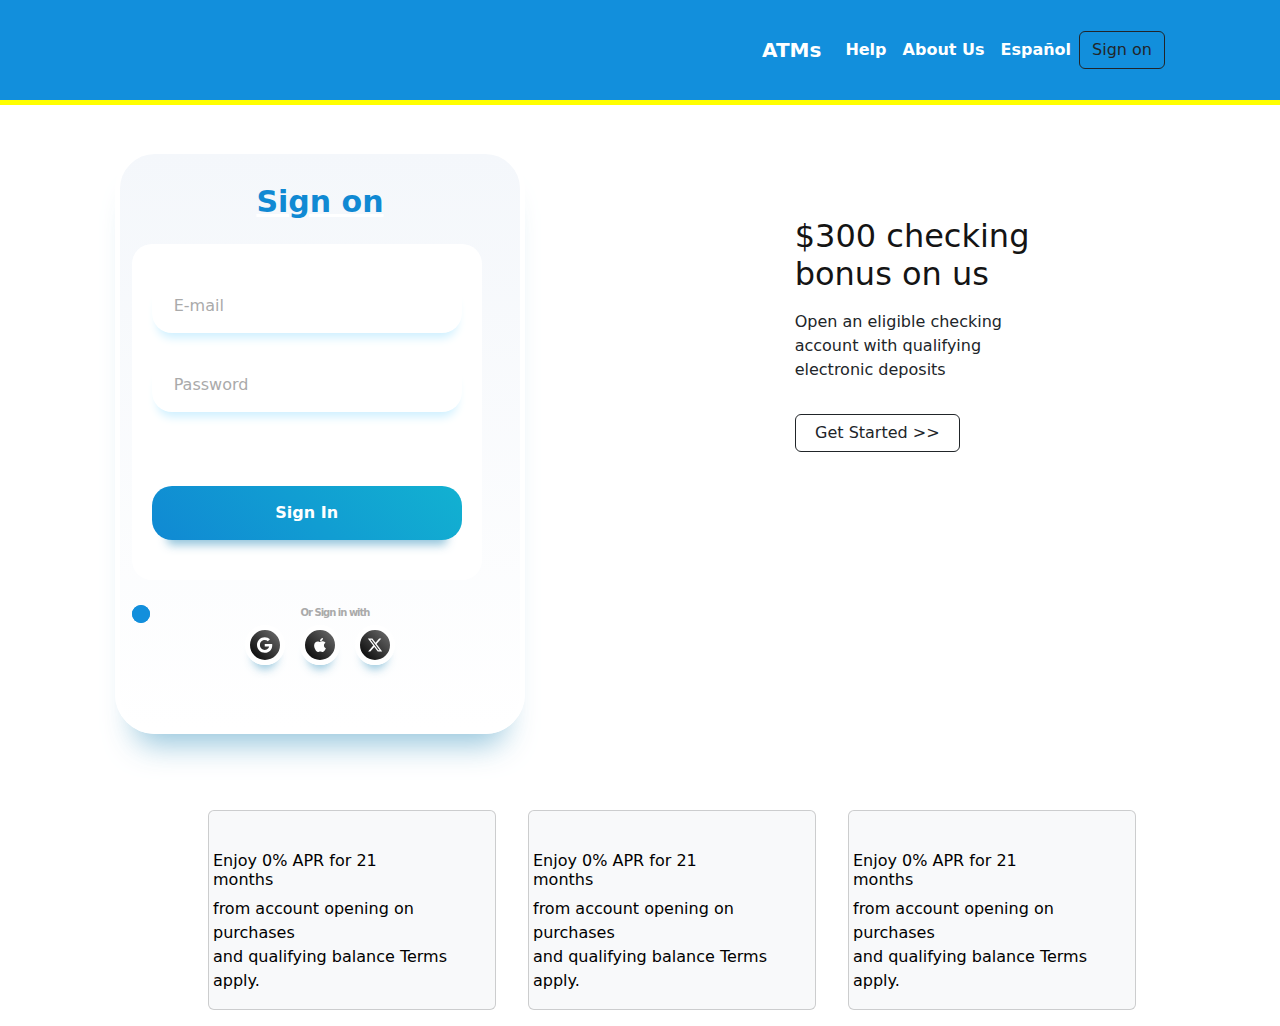
==== index.html @ 70fa89fe "New" ====
<!DOCTYPE html>
<html lang="en">

<head>
    <meta charset="UTF-8">
    <meta name="viewport" content="width=device-width, initial-scale=1.0">
    <title>Boneville Bank</title>
    <link rel="stylesheet" href="style.css">
    <link href="https://cdn.jsdelivr.net/npm/bootstrap@5.3.3/dist/css/bootstrap.min.css" rel="stylesheet"
        integrity="sha384-QWTKZyjpPEjISv5WaRU9OFeRpok6YctnYmDr5pNlyT2bRjXh0JMhjY6hW+ALEwIH" crossorigin="anonymous">
</head>

<body>
    <nav class="navbar navbar-expand-lg bg-body-tertiary" id="navbaba">
        <div class="container-fluid">
            <img src="images/bonnevile-bank-high-resolution-logo-white-transparent.png" alt="" width="150px">
            <button class="navbar-toggler" type="button" data-bs-toggle="collapse" data-bs-target="#navbarTogglerDemo01"
                aria-controls="navbarTogglerDemo01" aria-expanded="false" aria-label="Toggle navigation">
                <span class="navbar-toggler-icon"></span>
            </button>
            <div class="collapse navbar-collapse" id="navbarTogglerDemo01">
                <a class="navbar-brand" href="#">
                    ATMs</a>
                <ul class="navbar-nav mb-2 mb-lg-0">
                    <li class="nav-item">
                        <a class="nav-link active" aria-current="page" href="#">Help
                        </a>
                    </li>
                    <li class="nav-item">
                        <a class="nav-link" href="#">About Us</a>
                    </li>
                    <li class="nav-item">
                        <a class="nav-link disabled" aria-disabled="true">Español
                        </a>
                    </li>
                </ul>
                <a href="log-in.html"><button type="button" class="btn btn-outline-dark">Sign on</button></a>
            </div>
        </div>
    </nav>

    <div class="line"> </div>

    <div class="container-fluid mt-3">
        <div class="row">
            <div class="col-lg-4 col-md-4 col-sm-12  p-2 mx-auto">
                <div class="container">
                    <a href="log-in.html">
                        <div class="heading">Sign on</div>
                    </a>
                    <form action="" class="form">
                        <input class="input" required type="email" id="email" placeholder="E-mail">
                        <input class="input" required type="password" id="password"
                            placeholder="Password">
                        <span class="forgot-password"><a href="#">Forgot Password ?</a></span>
                        <input class="login-button" type="submit" value="Sign In">

                    </form>
                    <div class="social-account-container">
                        <span class="title">Or Sign in with</span>
                        <div class="social-accounts">
                            <button class="social-button google">
                                <svg class="svg" xmlns="http://www.w3.org/2000/svg" height="1em" viewBox="0 0 488 512">
                                    <path
                                        d="M488 261.8C488 403.3 391.1 504 248 504 110.8 504 0 393.2 0 256S110.8 8 248 8c66.8 0 123 24.5 166.3 64.9l-67.5 64.9C258.5 52.6 94.3 116.6 94.3 256c0 86.5 69.1 156.6 153.7 156.6 98.2 0 135-70.4 140.8-106.9H248v-85.3h236.1c2.3 12.7 3.9 24.9 3.9 41.4z">
                                    </path>
                                </svg></button>
                            <button class="social-button apple">
                                <svg class="svg" xmlns="http://www.w3.org/2000/svg" height="1em" viewBox="0 0 384 512">
                                    <path
                                        d="M318.7 268.7c-.2-36.7 16.4-64.4 50-84.8-18.8-26.9-47.2-41.7-84.7-44.6-35.5-2.8-74.3 20.7-88.5 20.7-15 0-49.4-19.7-76.4-19.7C63.3 141.2 4 184.8 4 273.5q0 39.3 14.4 81.2c12.8 36.7 59 126.7 107.2 125.2 25.2-.6 43-17.9 75.8-17.9 31.8 0 48.3 17.9 76.4 17.9 48.6-.7 90.4-82.5 102.6-119.3-65.2-30.7-61.7-90-61.7-91.9zm-56.6-164.2c27.3-32.4 24.8-61.9 24-72.5-24.1 1.4-52 16.4-67.9 34.9-17.5 19.8-27.8 44.3-25.6 71.9 26.1 2 49.9-11.4 69.5-34.3z">
                                    </path>
                                </svg>
                            </button>
                            <button class="social-button twitter">
                                <svg class="svg" xmlns="http://www.w3.org/2000/svg" height="1em" viewBox="0 0 512 512">
                                    <path
                                        d="M389.2 48h70.6L305.6 224.2 487 464H345L233.7 318.6 106.5 464H35.8L200.7 275.5 26.8 48H172.4L272.9 180.9 389.2 48zM364.4 421.8h39.1L151.1 88h-42L364.4 421.8z">
                                    </path>
                                </svg>
                            </button>
                        </div>
                    </div>
                    <span class="agreement"><a href="#">Learn user licence agreement</a></span>
                </div>
            </div>
            <div class="col-lg-4 col-md-4 col-sm-12 p-2 mx-auto mt-5 p-5" id="bonus">
                <h2 style="color: #141414;">$300 checking <br>bonus on us</h2>
                <p class="mt-3 text-left">Open an eligible checking<br> account with qualifying <br>electronic deposits
                </p>
                <a href=""><button type="button" class="btn btn-outline-dark w-50 mt-3">Get Started >></button></a>
            </div>
        </div>
    </div>

    <div class="d-flex mt-5" id="grid">
        <div class="card text-bg-light mb-3 mx-3" style="max-width: 18rem;">
            <div class="row">
                <div class=" card-body ">
                    <img src="images/wfi000_ic_b-wf_icon_ui_card_gradient_64x64-removebg-preview.png" alt=""
                        style="margin-left: 90px;">
                    <h2 class="card-title" style="font-size: medium;">Enjoy 0% APR for 21 <br>months</h2>
                    <p class="card-text">
                        from account opening on purchases <br>and qualifying balance <transfers class="br"></transfers>
                        Terms apply.</p>
                </div>
            </div>
        </div>
        <div class="card text-bg-light mb-3 mx-3" style="max-width: 18rem;">
            <div class="row">
                <div class=" card-body ">
                    <img src="images/wfi000_ic_b-wf_icon_ui_card_gradient_64x64-removebg-preview.png" alt=""
                        style="margin-left: 90px;">
                    <h2 class="card-title" style="font-size: medium;">Enjoy 0% APR for 21 <br>months</h2>
                    <p class="card-text">
                        from account opening on purchases <br>and qualifying balance <transfers class="br"></transfers>
                        Terms apply.</p>
                </div>
            </div>
        </div>
        <div class="card text-bg-light mb-3 mx-3" style="max-width: 18rem;">
            <div class="row">
                <div class=" card-body ">
                    <img src="images/wfi000_ic_b-wf_icon_ui_card_gradient_64x64-removebg-preview.png" alt=""
                        style="margin-left: 90px;">
                    <h2 class="card-title" style="font-size: medium;">Enjoy 0% APR for 21 <br>months</h2>
                    <p class="card-text">
                        from account opening on purchases <br>and qualifying balance <transfers class="br">
                        </transfers>
                        Terms apply.</p>
                </div>
            </div>
        </div>




        <!-- <div class="nextH d-flex col-sm-12 text-dark" id="next">
       <strong><span><a href=""> <ol>Personal</ol></a></span></strong>
       <span><a href=""> <ol>Investing & Wealth Management</ol></a></span>
       <span><a href=""> <ol>Small Business</ol></a></span>
       <span><a href=""> <ol>Commercial Banking</ol></a></span>
       <span><a href=""> <ol> Corporate & Investment Banking</ol></a></span>
       
    </div> -->

        <script src="https://cdn.jsdelivr.net/npm/bootstrap@5.3.3/dist/js/bootstrap.bundle.min.js"
            integrity="sha384-YvpcrYf0tY3lHB60NNkmXc5s9fDVZLESaAA55NDzOxhy9GkcIdslK1eN7N6jIeHz"
            crossorigin="anonymous"></script>
</body>

</html>
---- style.css ----
* {
    margin: 0px;
    padding: 0px;
    box-sizing: border-box;
}

body {
    overflow-x: hidden;
}

@media screen and (max-width:478px) {
    body {
        overflow-x: hidden !important;
        border: 1px solid #0099ff;
    }
}



#navbaba {
    background-color: #128fdc !important;
    height: 100px !important;
    position: relative;



}

#navbarTogglerDemo01 {
    margin-left: 600px;
    font-weight: bold;

}

@media screen and (max-width:478px) {
    #navbarTogglerDemo01 {
        background-color: #128fdc;
        border-radius: 7px;
        padding: 5px;
        z-index: 200;
        margin-left: 200px;
        font-weight: bold;
    }
}


@media (min-width:478px)and(max-width:768px) {
    #navbarTogglerDemo01 {
        background-color: #128fdc;
        border-radius: 7px;
        padding: 5px;
    }
}

a {
    color: white !important;
}




@media screen and (max-width:478px) {
    a {

        color: black !important;


    }
}


#btn {
    margin-right: 5px !important;

}



.line {
    background-color: yellow;
    height: 5px;
}

@media screen and (max-width:478px) {
    .logo {
        margin-right: px;
        /* width: 250px; */
    }

    .container {
        margin: -5px !important;
    }
}

.container {
    max-width: 350px;
    background: #F8F9FD;
    background: linear-gradient(0deg, rgb(255, 255, 255) 0%, rgb(244, 247, 251) 100%);
    border-radius: 40px;
    padding: 25px 35px;
    border: 5px solid rgb(255, 255, 255);
    box-shadow: rgba(133, 189, 215, 0.8784313725) 0px 30px 30px -20px;
    margin: 20px;
}

.heading {
    text-align: center;
    font-weight: 900;
    font-size: 30px;
    color: rgb(16, 137, 211);
}

.form {
    margin-top: 20px;
}

.form .input {
    width: 100%;
    background: white;
    border: none;
    padding: 15px 20px;
    border-radius: 20px;
    margin-top: 15px;
    box-shadow: #cff0ff 0px 10px 10px -5px;
    border-inline: 2px solid transparent;
}

.form .input::-moz-placeholder {
    color: rgb(170, 170, 170);
}

.form .input::placeholder {
    color: rgb(170, 170, 170);
}

.form .input:focus {
    outline: none;
    border-inline: 2px solid #12B1D1;
}

.form .forgot-password {
    display: block;
    margin-top: 10px;
    margin-left: 10px;
}

.form .forgot-password a {
    font-size: 11px;
    color: #0099ff;
    text-decoration: none;
}

.form .login-button {
    display: block;
    width: 100%;
    font-weight: bold;
    background: linear-gradient(45deg, rgb(16, 137, 211) 0%, rgb(18, 177, 209) 100%);
    color: white;
    padding-block: 15px;
    margin: 20px auto;
    border-radius: 20px;
    box-shadow: rgba(133, 189, 215, 0.8784313725) 0px 20px 10px -15px;
    border: none;
    transition: all 0.2s ease-in-out;
}

.form .login-button:hover {
    transform: scale(1.03);
    box-shadow: rgba(133, 189, 215, 0.8784313725) 0px 23px 10px -20px;
}

.form .login-button:active {
    transform: scale(0.95);
    box-shadow: rgba(133, 189, 215, 0.8784313725) 0px 15px 10px -10px;
}

.social-account-container {
    margin-top: 25px;
}

.social-account-container .title {
    display: block;
    text-align: center;
    font-size: 10px;
    color: rgb(170, 170, 170);
}

.social-account-container .social-accounts {
    width: 100%;
    display: flex;
    justify-content: center;
    gap: 15px;
    margin-top: 5px;
}

.social-account-container .social-accounts .social-button {
    background: linear-gradient(45deg, rgb(0, 0, 0) 0%, rgb(112, 112, 112) 100%);
    border: 5px solid white;
    padding: 5px;
    border-radius: 50%;
    width: 40px;
    aspect-ratio: 1;
    display: grid;
    place-content: center;
    box-shadow: rgba(133, 189, 215, 0.8784313725) 0px 12px 10px -8px;
    transition: all 0.2s ease-in-out;
}

.social-account-container .social-accounts .social-button .svg {
    fill: white;
    margin: auto;
}

.social-account-container .social-accounts .social-button:hover {
    transform: scale(1.2);
}

.social-account-container .social-accounts .social-button:active {
    transform: scale(0.9);
}

.agreement {
    display: block;
    text-align: center;
    margin-top: 15px;
}

.agreement a {
    text-decoration: none;
    color: #0099ff;
    font-size: 9px;
}

#img1 {
    position: absolute;
    left: 50px;
    width: 1200px;
}



.form {
    display: flex;
    flex-direction: column;
    gap: 10px;
    max-width: 350px;
    background-color: #fff;
    padding: 20px;
    border-radius: 20px;
    position: relative;
}

.title {
    font-size: 28px;
    color: #128fdc;
    font-weight: 600;
    letter-spacing: -1px;
    position: relative;
    display: flex;
    align-items: center;
    padding-left: 30px;
}

.title::before,
.title::after {
    position: absolute;
    content: "";
    height: 16px;
    width: 16px;
    border-radius: 50%;
    left: 0px;
    background-color: #128fdc;
}

.title::before {
    width: 18px;
    height: 18px;
    background-color: #128fdc;
}

.title::after {
    width: 18px;
    height: 18px;
    animation: pulse 1s linear infinite;
}

.message,
.signin {
    color: rgba(88, 87, 87, 0.822);
    font-size: 14px;
}

.signin {
    text-align: center;
}

.signin a {
    color: #128fdc;
}

.signin a:hover {
    text-decoration: underline #128fdc;
}

.flex {
    display: flex;
    width: 100%;
    gap: 6px;
}

.form label {
    position: relative;
}

.form label .input {
    width: 100%;
    padding: 10px 10px 20px 10px;
    outline: 0;
    border: 1px solid rgba(105, 105, 105, 0.397);
    border-radius: 10px;
}

.form label .input+span {
    position: absolute;
    left: 10px;
    top: 15px;
    color: grey;
    font-size: 0.9em;
    cursor: text;
    transition: 0.3s ease;
}

.form label .input:placeholder-shown+span {
    top: 15px;
    font-size: 0.9em;
}

.form label .input:focus+span,
.form label .input:valid+span {
    top: 30px;
    font-size: 0.7em;
    font-weight: 600;
}

.form label .input:valid+span {
    color: green;
}

.submit {
    border: none;
    outline: none;
    background-color: #128fdc;
    padding: 10px;
    border-radius: 10px;
    color: #fff;
    font-size: 16px;
    transform: .3s ease;
}

.submit:hover {
    background-color: rgb(56, 90, 194);
}

@keyframes pulse {
    from {
        transform: scale(0.9);
        opacity: 1;
    }

    to {
        transform: scale(1.8);
        opacity: 0;
    }
}


#grid {
    margin-left: 15%;
}

@media screen and (max-width:478px) {
    #grid {
        flex-direction: column;
        margin-left: 7%;
    }

    #bonus {
        margin-left: 3% !important;
    }
}
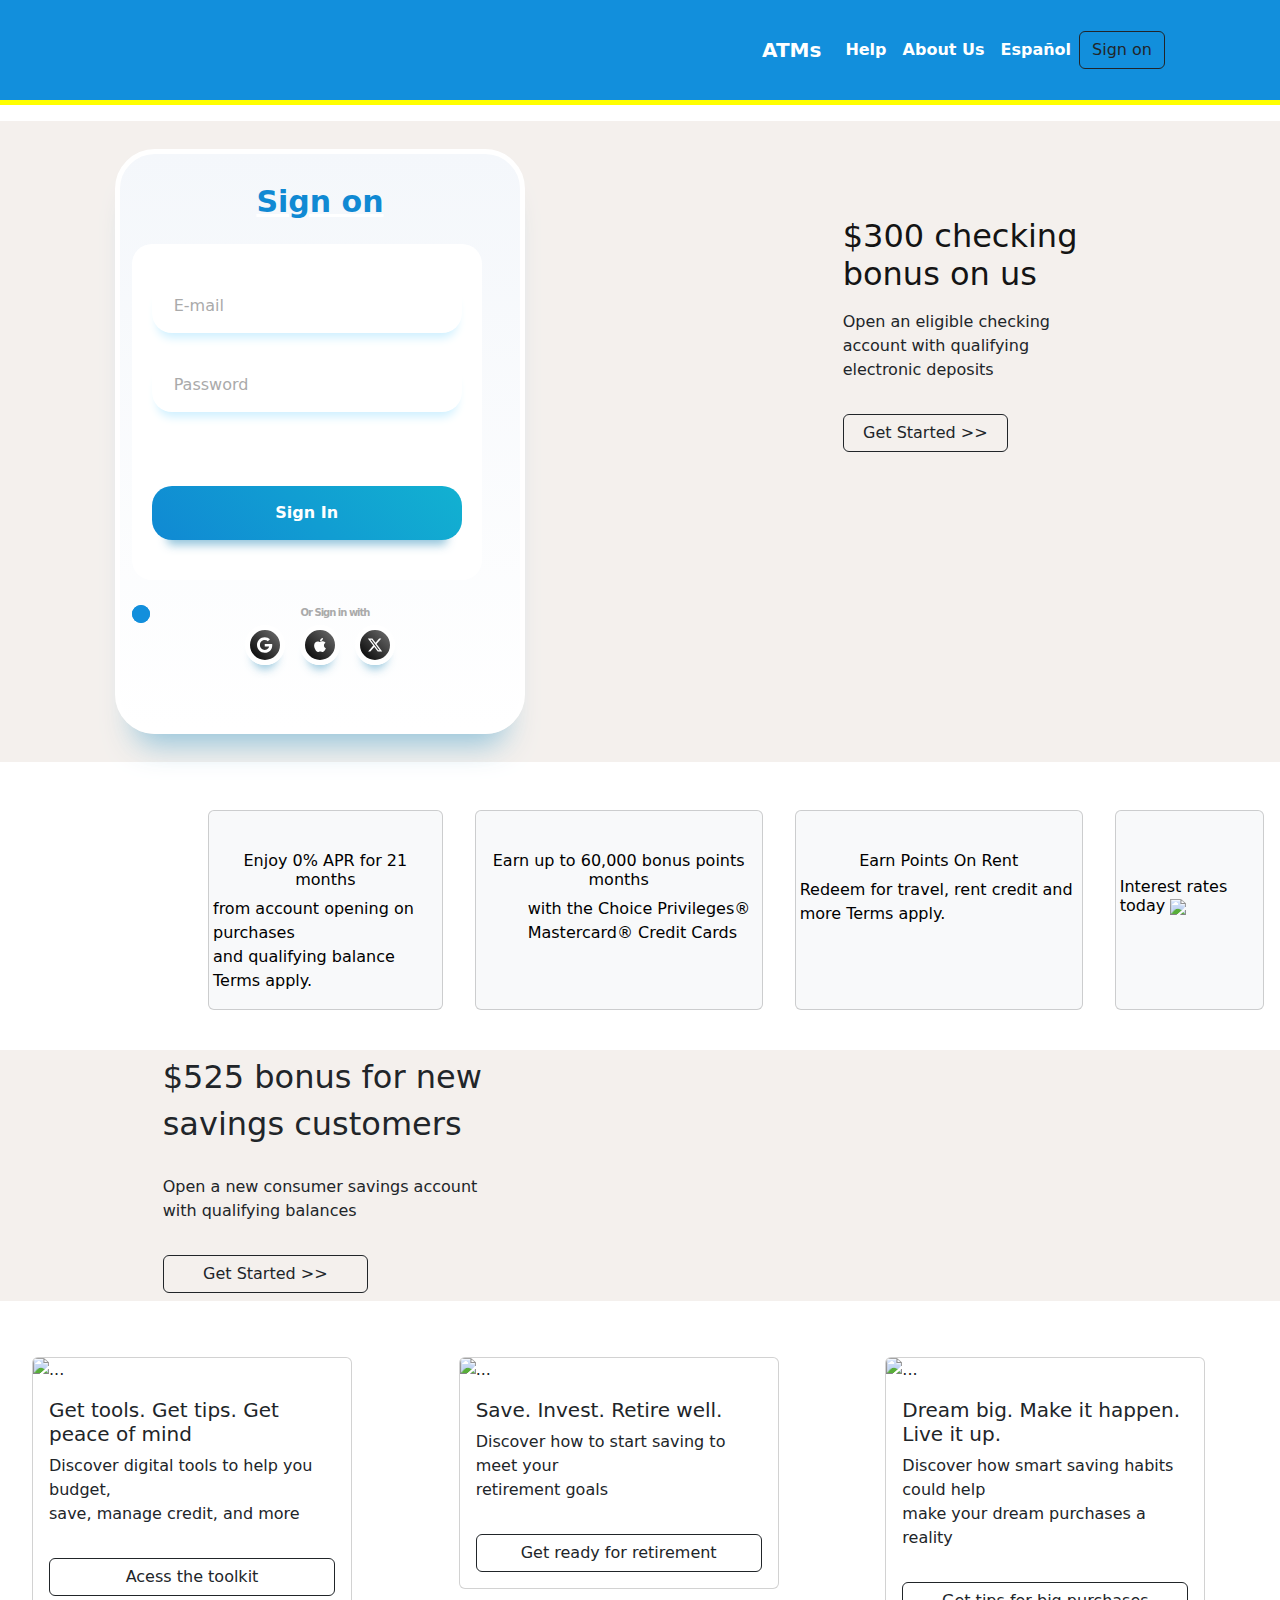
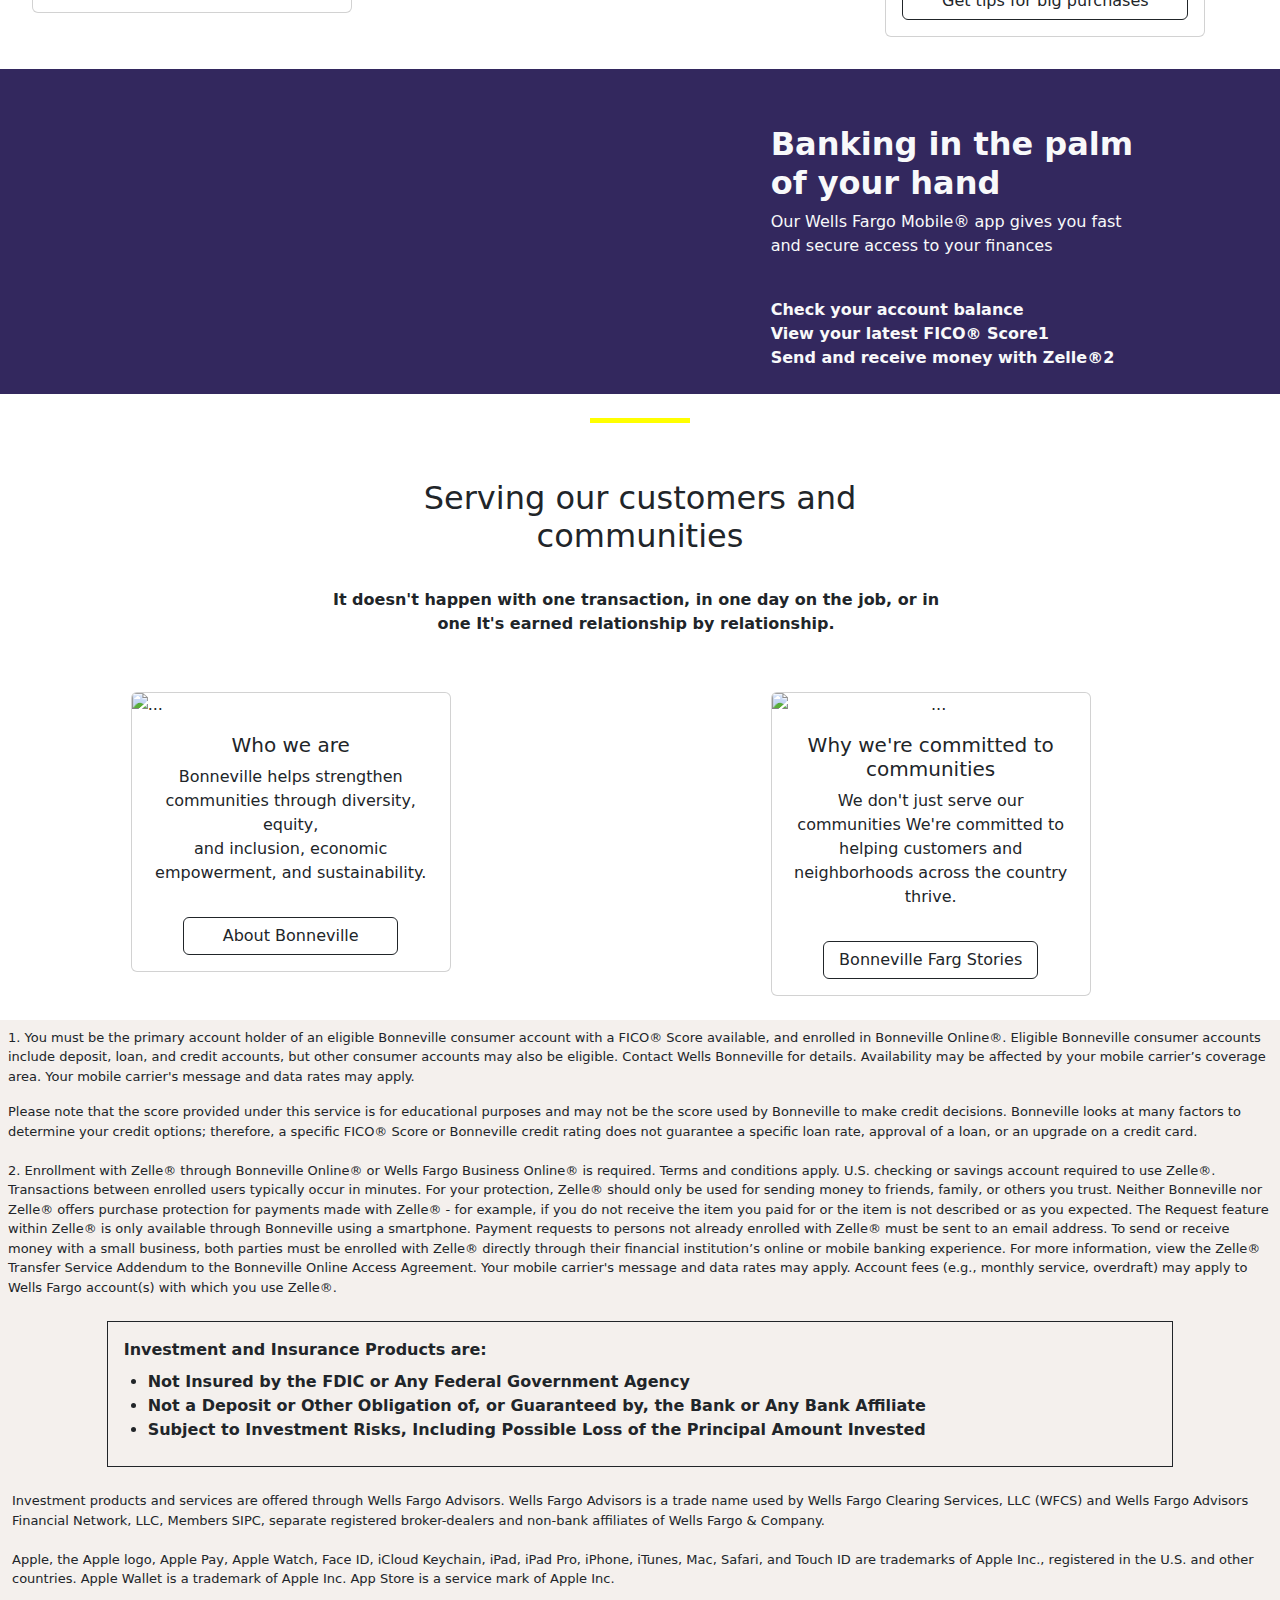
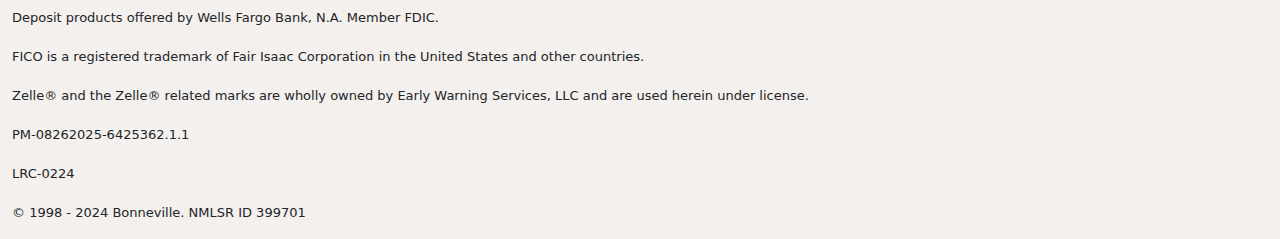
==== commit ac1b89d3: "Almost done" ====
--- a/index.html
+++ b/index.html
@@ -41,7 +41,7 @@
 
     <div class="line"> </div>
 
-    <div class="container-fluid mt-3">
+    <div class="container-fluid mt-3" style="background-color:  #f4f0ed;">
         <div class="row">
             <div class="col-lg-4 col-md-4 col-sm-12  p-2 mx-auto">
                 <div class="container">
@@ -49,9 +49,8 @@
                         <div class="heading">Sign on</div>
                     </a>
                     <form action="" class="form">
-                        <input class="input" required type="email" id="email" placeholder="E-mail">
-                        <input class="input" required type="password" id="password"
-                            placeholder="Password">
+                        <input required="" class="input" type="email" id="email" placeholder="E-mail">
+                        <input required="" class="input" type="password" id="password" placeholder="Password">
                         <span class="forgot-password"><a href="#">Forgot Password ?</a></span>
                         <input class="login-button" type="submit" value="Sign In">
 
@@ -85,68 +84,235 @@
                 </div>
             </div>
             <div class="col-lg-4 col-md-4 col-sm-12 p-2 mx-auto mt-5 p-5" id="bonus">
-                <h2 style="color: #141414;">$300 checking <br>bonus on us</h2>
-                <p class="mt-3 text-left">Open an eligible checking<br> account with qualifying <br>electronic deposits
+                <h2 class="ms-5" style="color: #141414;">$300 checking <br>bonus on us</h2>
+                <p class="mt-3 text-left ms-5">Open an eligible checking<br> account with qualifying <br>electronic
+                    deposits
                 </p>
-                <a href=""><button type="button" class="btn btn-outline-dark w-50 mt-3">Get Started >></button></a>
+                <a href=""><button type="button" class="btn btn-outline-dark w-50 mt-3 ms-5">Get Started >></button></a>
             </div>
         </div>
     </div>
 
-    <div class="d-flex mt-5" id="grid">
-        <div class="card text-bg-light mb-3 mx-3" style="max-width: 18rem;">
-            <div class="row">
-                <div class=" card-body ">
-                    <img src="images/wfi000_ic_b-wf_icon_ui_card_gradient_64x64-removebg-preview.png" alt=""
-                        style="margin-left: 90px;">
-                    <h2 class="card-title" style="font-size: medium;">Enjoy 0% APR for 21 <br>months</h2>
-                    <p class="card-text">
-                        from account opening on purchases <br>and qualifying balance <transfers class="br"></transfers>
-                        Terms apply.</p>
-                </div>
-            </div>
+    <div>
+        <div class=" d-flex mt-5" id="grid">
+            <div class="card text-bg-light mb-3 mx-3" style="max-width: 18rem;">
+                <div class="row">
+                    <div class=" card-body ">
+                        <img src="images/wfi000_ic_b-wf_icon_ui_card_gradient_64x64-removebg-preview.png" alt=""
+                            style="margin-left: 100px;">
+                        <h2 class="card-title" style="font-size: medium; text-align: center;">Enjoy 0% APR for 21
+                            <br>months
+                        </h2>
+                        <p class="card-text">
+                            from account opening on purchases <br>and qualifying balance <transfers class="br">
+                            </transfers>
+                            Terms apply.</p>
+                    </div>
+                </div>
+            </div>
+            <div class="card text-bg-light mb-3 mx-3" style="max-width: 18rem;">
+                <div class="row">
+                    <div class=" card-body ">
+                        <img src="images/creditcard_color_gradient_64x64x (1).png" alt="" style="margin-left: 100px;">
+                        <h2 class="card-title" style="font-size: medium; text-align: center;">Earn up to 60,000 bonus
+                            points <br>months</h2>
+                        <p class="card-text ms-5">
+                            with the Choice Privileges® Mastercard® Credit Cards<transfers class="br"></transfers>
+                        </p>
+                    </div>
+                </div>
+
+            </div>
+            <div class="card text-bg-light mb-3 mx-3" style="max-width: 18rem;">
+                <div class="row">
+                    <div class=" card-body ">
+                        <img src="images/wfi000_ic_b-wf_icon_ui_card_gradient_64x64-removebg-preview.png" alt=""
+                            style="margin-left: 100px;">
+                        <h2 class="card-title" style="font-size: medium; text-align: center;">Earn Points On Rent</h2>
+                        <p class="card-text">
+                            Redeem for travel, rent credit and more <transfers class="br">
+                            </transfers>
+                            Terms apply.</p>
+                    </div>
+                </div>
+            </div>
+            <div class="card text-bg-light mb-3 mx-3" style="max-width: 18rem;">
+                <div class="row">
+                    <div class=" card-body ">
+                        <h2 class="card-title" style="font-size: medium; margin-top: 50px;">Interest rates today</h>
+                            <img src="www_wellsfargo_com/first_time_experience-account_summary (1).png" width="200">
+                    </div>
+                </div>
+            </div>
+
         </div>
-        <div class="card text-bg-light mb-3 mx-3" style="max-width: 18rem;">
-            <div class="row">
-                <div class=" card-body ">
-                    <img src="images/wfi000_ic_b-wf_icon_ui_card_gradient_64x64-removebg-preview.png" alt=""
-                        style="margin-left: 90px;">
-                    <h2 class="card-title" style="font-size: medium;">Enjoy 0% APR for 21 <br>months</h2>
-                    <p class="card-text">
-                        from account opening on purchases <br>and qualifying balance <transfers class="br"></transfers>
-                        Terms apply.</p>
-                </div>
-            </div>
+        <br>
+        <div class="container-fluid" style="background-color: #f4f0ed;">
+            <di class="row">
+                <div class="col-lg-4 col-md-4 col-sm-12  p-2 mx-auto ">
+                    <strong>
+                        <h2 class="ms-5">$525 bonus for new</h2>
+                    </strong>
+                    <h2 class="ms-5">savings customers</h2><br>
+                    <p class="ms-5">Open a new consumer savings account <br>with qualifying balances </p>
+                    <a href=""><button type="button" class="btn btn-outline-dark w-50 mt-3 ms-5">Get Started
+                            >></button></a>
+                </div>
+                <div class="col-lg-4 col-md-4 col-sm-12 p-2 mx-auto">
+                    <img src="images/pexels-maitree-rimthong-1602726.jpg" alt="" id="img2">
+                </div>
         </div>
-        <div class="card text-bg-light mb-3 mx-3" style="max-width: 18rem;">
-            <div class="row">
-                <div class=" card-body ">
-                    <img src="images/wfi000_ic_b-wf_icon_ui_card_gradient_64x64-removebg-preview.png" alt=""
-                        style="margin-left: 90px;">
-                    <h2 class="card-title" style="font-size: medium;">Enjoy 0% APR for 21 <br>months</h2>
-                    <p class="card-text">
-                        from account opening on purchases <br>and qualifying balance <transfers class="br">
-                        </transfers>
-                        Terms apply.</p>
-                </div>
-            </div>
-        </div>
-
-
-
-
-        <!-- <div class="nextH d-flex col-sm-12 text-dark" id="next">
-       <strong><span><a href=""> <ol>Personal</ol></a></span></strong>
-       <span><a href=""> <ol>Investing & Wealth Management</ol></a></span>
-       <span><a href=""> <ol>Small Business</ol></a></span>
-       <span><a href=""> <ol>Commercial Banking</ol></a></span>
-       <span><a href=""> <ol> Corporate & Investment Banking</ol></a></span>
-       
-    </div> -->
-
-        <script src="https://cdn.jsdelivr.net/npm/bootstrap@5.3.3/dist/js/bootstrap.bundle.min.js"
-            integrity="sha384-YvpcrYf0tY3lHB60NNkmXc5s9fDVZLESaAA55NDzOxhy9GkcIdslK1eN7N6jIeHz"
-            crossorigin="anonymous"></script>
+        <br><br>
+    </div>
+    <div class="container-fluid ">
+        <di class="row">
+            <div class="col-lg-4 col-md-4 col-sm-12 p-2 mx-auto">
+                <div class="card ms-4" style="width: 20rem;">
+                    <img src="images/wfi000_ph_g_111661701_616x353.jpg" class="card-img-top" alt="...">
+                    <div class="card-body">
+                        <h5 class="card-title">Get tools. Get tips. Get peace of mind</h5>
+                        <p class="card-text">Discover digital tools to help you budget,<br>save, manage credit, and more
+                        </p>
+                        <a href=""><button type="button" class="btn btn-outline-dark w-100 mt-3">Acess the
+                                toolkit</button></a>
+                    </div>
+                </div>
+            </div>
+            <div class="col-lg-4 col-md-4 col-sm-12 p-2 mx-auto">
+                <div class="card ms-4" style="width: 20rem;">
+                    <img src="images/pexels-nappy-935979.jpg" class="card-img-top" alt="...">
+                    <div class="card-body">
+                        <h5 class="card-title">Save. Invest. Retire well.</h5>
+                        <p class="card-text">Discover how to start saving to meet your <br>retirement goals
+                        </p>
+                        <a href=""><button type="button" class="btn btn-outline-dark w-100 mt-3">Get ready for
+                                retirement</button></a>
+                    </div>
+                </div>
+            </div>
+            <div class="col-lg-4 col-md-4 col-sm-12  p-2 mx-auto">
+                <div class="card ms-4" style="width: 20rem;">
+                    <img src="images/wfi000_ph_g_482407060_616x353.jpg" class="card-img-top" alt="...">
+                    <div class="card-body">
+                        <h5 class="card-title">Dream big. Make it happen. Live it up.</h5>
+                        <p class="card-text">Discover how smart saving habits could help <br>make your dream purchases a
+                            reality</p>
+                        <a href=""><button type="button" class="btn btn-outline-dark w-100 mt-3">Get tips for big
+                                purchases</button></a>
+                    </div>
+                </div>
+            </div>
+    </div>
+    </div>
+    </div>
+    <br>
+    <div class="container-fluid" style="background-color: #33285e;">
+        <di class="row">
+            <div class="col-lg-4 col-md-4 col-sm-12  p-2 mx-auto ">
+                <img class="ms-4" src="www_wellsfargo_com/Native_App_Phone_Personal_v8 (1).png" alt=""
+                    style="width: 300px;">
+            </div>
+            <div class="col-lg-4 col-md-4 col-sm-12 p-2 mx-auto mt-5">
+                <h2 class="text-light ms-3 fw-bold">Banking in the palm of your hand</h2>
+                <p class="text-light ms-3">Our Wells Fargo Mobile® app gives you fast <br>and secure access to your
+                    finances</p><br>
+                <p class="text-light ms-3"><strong>Check your account balance <br>View your latest FICO® Score1 <br>Send
+                        and receive money with Zelle®2</strong></p>
+            </div>
+    </div>
+    <br>
+    <div class="yellow line mx-auto" style="width: 100px;"></div>
+
+    <div class="col-lg-6 col-md-4 col-sm-12 p-2 mx-auto mt-5">
+        <h2 class="text-dark " style="color: #3c3c3c; text-align: center;">Serving our customers and communities</h2>
+        <br>
+        <p class="fw-bold text-dark me-2" style="color: #3c3c3c; text-align: center;">It doesn't happen with one
+            transaction, in one day on the job, or in one It's earned relationship by relationship.</p>
+    </div>
+    <br>
+    <div class="container-fluid">
+        <di class="row">
+            <div class="col-lg-4 col-md-4 col-sm-12  p-2 mx-auto ">
+                <div class="card ms-3" style="width: 20rem;">
+                    <img src="images/wfi000_ph_g_1200094303_616x353.jpg" class="card-img-top" alt="...">
+                    <div class="card-body" style="text-align: center;">
+                        <h5 class="card-title">Who we are</h5>
+                        <p class="card-text">Bonneville helps strengthen communities through diversity, equity, <br>and
+                            inclusion, economic empowerment, and sustainability.</p>
+                        <a href=""><button type="button" class="btn btn-outline-dark w-75 mt-3">About
+                                Bonneville</button></a>
+                    </div>
+                </div>
+            </div>
+            <div class="col-lg-4 col-md-4 col-sm-12 p-2 mx-auto" style="text-align: center;">
+                <div class="card ms-3" style="width: 20rem;">
+                    <img src="images/wfi000_ph_g_557715963_616x353 (1).jpg" class="card-img-top" alt="...">
+                    <div class="card-body">
+                        <h5 class="card-title">Why we're committed to communities</h5>
+                        <p class="card-text">We don't just serve our communities We're
+                            committed to helping customers and neighborhoods across the country thrive. </p>
+                        <a href=""><button type="button" class="btn btn-outline-dark w-75 mt-3">Bonneville Farg
+                                Stories</button></a>
+                    </div>
+                </div>
+            </div>
+            <br><br><br><br><br>
+            <div class="container-fluid mt-3" style="background-color: #f4f0ed;">
+                <div class="row">
+                    <div class="col-lg-12 col-md-4 col-sm-12  p-2 mx-auto">
+                        <p style="font-size: small;">1. You must be the primary account holder of an eligible Bonneville
+                            consumer account with a FICO® Score available, and enrolled in Bonneville Online®. Eligible
+                            Bonneville consumer accounts include deposit, loan, and credit accounts, but other consumer
+                            accounts may also be eligible. Contact Wells Bonneville for details. Availability may be
+                            affected by your mobile carrier’s coverage area. Your mobile carrier's message and data
+                            rates may apply.</p>
+                        <p style="font-size: small;">Please note that the score provided under this service is for
+                            educational purposes and may not be the score used by Bonneville to make credit decisions.
+                            Bonneville looks at many factors to determine your credit options; therefore, a specific
+                            FICO® Score or Bonneville credit rating does not guarantee a specific loan rate, approval of
+                            a loan, or an upgrade on a credit card. <br><br>
+                            2. Enrollment with Zelle® through Bonneville Online® or Wells Fargo Business Online® is
+                            required. Terms and conditions apply. U.S. checking or savings account required to use
+                            Zelle®. Transactions between enrolled users typically occur in minutes. For your protection,
+                            Zelle® should only be used for sending money to friends, family, or others you trust.
+                            Neither Bonneville nor Zelle® offers purchase protection for payments made with Zelle® - for
+                            example, if you do not receive the item you paid for or the item is not described or as you
+                            expected. The Request feature within Zelle® is only available through Bonneville using a
+                            smartphone. Payment requests to persons not already enrolled with Zelle® must be sent to an
+                            email address. To send or receive money with a small business, both parties must be enrolled
+                            with Zelle® directly through their financial institution’s online or mobile banking
+                            experience. For more information, view the Zelle® Transfer Service Addendum to the
+                            Bonneville Online Access Agreement. Your mobile carrier's message and data rates may apply.
+                            Account fees (e.g., monthly service, overdraft) may apply to Wells Fargo account(s) with
+                            which you use Zelle®.</p>
+                    </div>
+                    <div class="border border-1 border-dark p-2 col-10 mx-auto">
+                        <p class="fw-bold m-2">Investment and Insurance Products are:</p>
+                        <ul class="fw-bold">
+                            <li>Not Insured by the FDIC or Any Federal Government Agency</li>
+                            <li>Not a Deposit or Other Obligation of, or Guaranteed by, the Bank or Any Bank Affiliate
+                            </li>
+                            <li>Subject to Investment Risks, Including Possible Loss of the Principal Amount Invested
+                            </li>
+                        </ul>
+                    </div>
+                    
+                    <p class="mt-4" style="font-size: small;">Investment products and services are offered through Wells Fargo Advisors. Wells Fargo Advisors is a trade name used by Wells Fargo Clearing Services, LLC (WFCS) and Wells Fargo Advisors Financial Network, LLC, Members SIPC, separate registered broker-dealers and non-bank affiliates of Wells Fargo & Company. 
+                    <br> <br>Apple, the Apple logo, Apple Pay, Apple Watch, Face ID, iCloud Keychain, iPad, iPad Pro, iPhone, iTunes, Mac, Safari, and Touch ID are trademarks of Apple Inc., registered in the U.S. and other countries. Apple Wallet is a trademark of Apple Inc. App Store is a service mark of Apple Inc. <br> <br>Deposit products offered by Wells Fargo Bank, N.A. Member FDIC. <br><br>FICO is a registered trademark of Fair Isaac Corporation in the United States and other countries. <br><br>Zelle® and the Zelle® related marks are wholly owned by Early Warning Services, LLC and are used herein under license. <br><br>PM-08262025-6425362.1.1 <br> <br>LRC-0224 <br><br>© 1998 - 2024 Bonneville. NMLSR ID 399701
+
+
+
+                    </p>
+                </div>
+            </div>
+
+
+
+
+
+            <script src="https://cdn.jsdelivr.net/npm/bootstrap@5.3.3/dist/js/bootstrap.bundle.min.js"
+                integrity="sha384-YvpcrYf0tY3lHB60NNkmXc5s9fDVZLESaAA55NDzOxhy9GkcIdslK1eN7N6jIeHz"
+                crossorigin="anonymous"></script>
 </body>
 
 </html>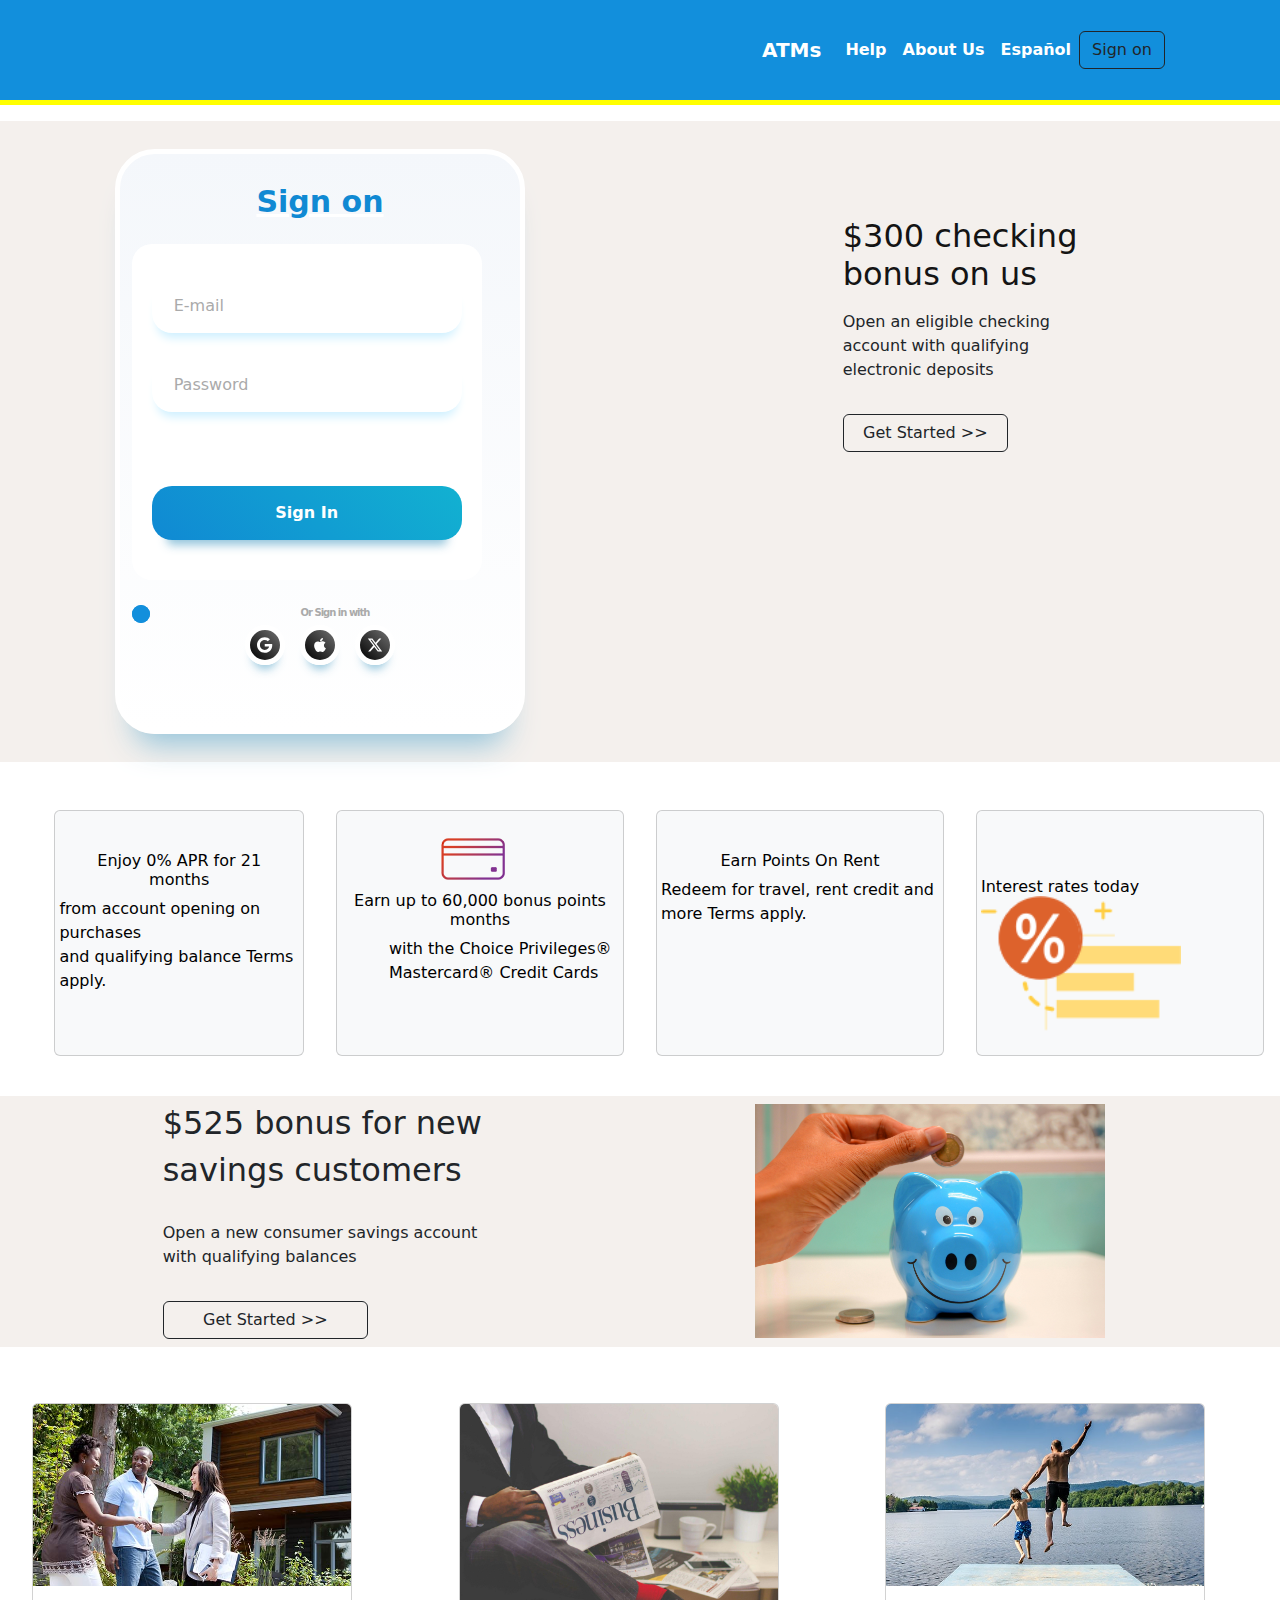
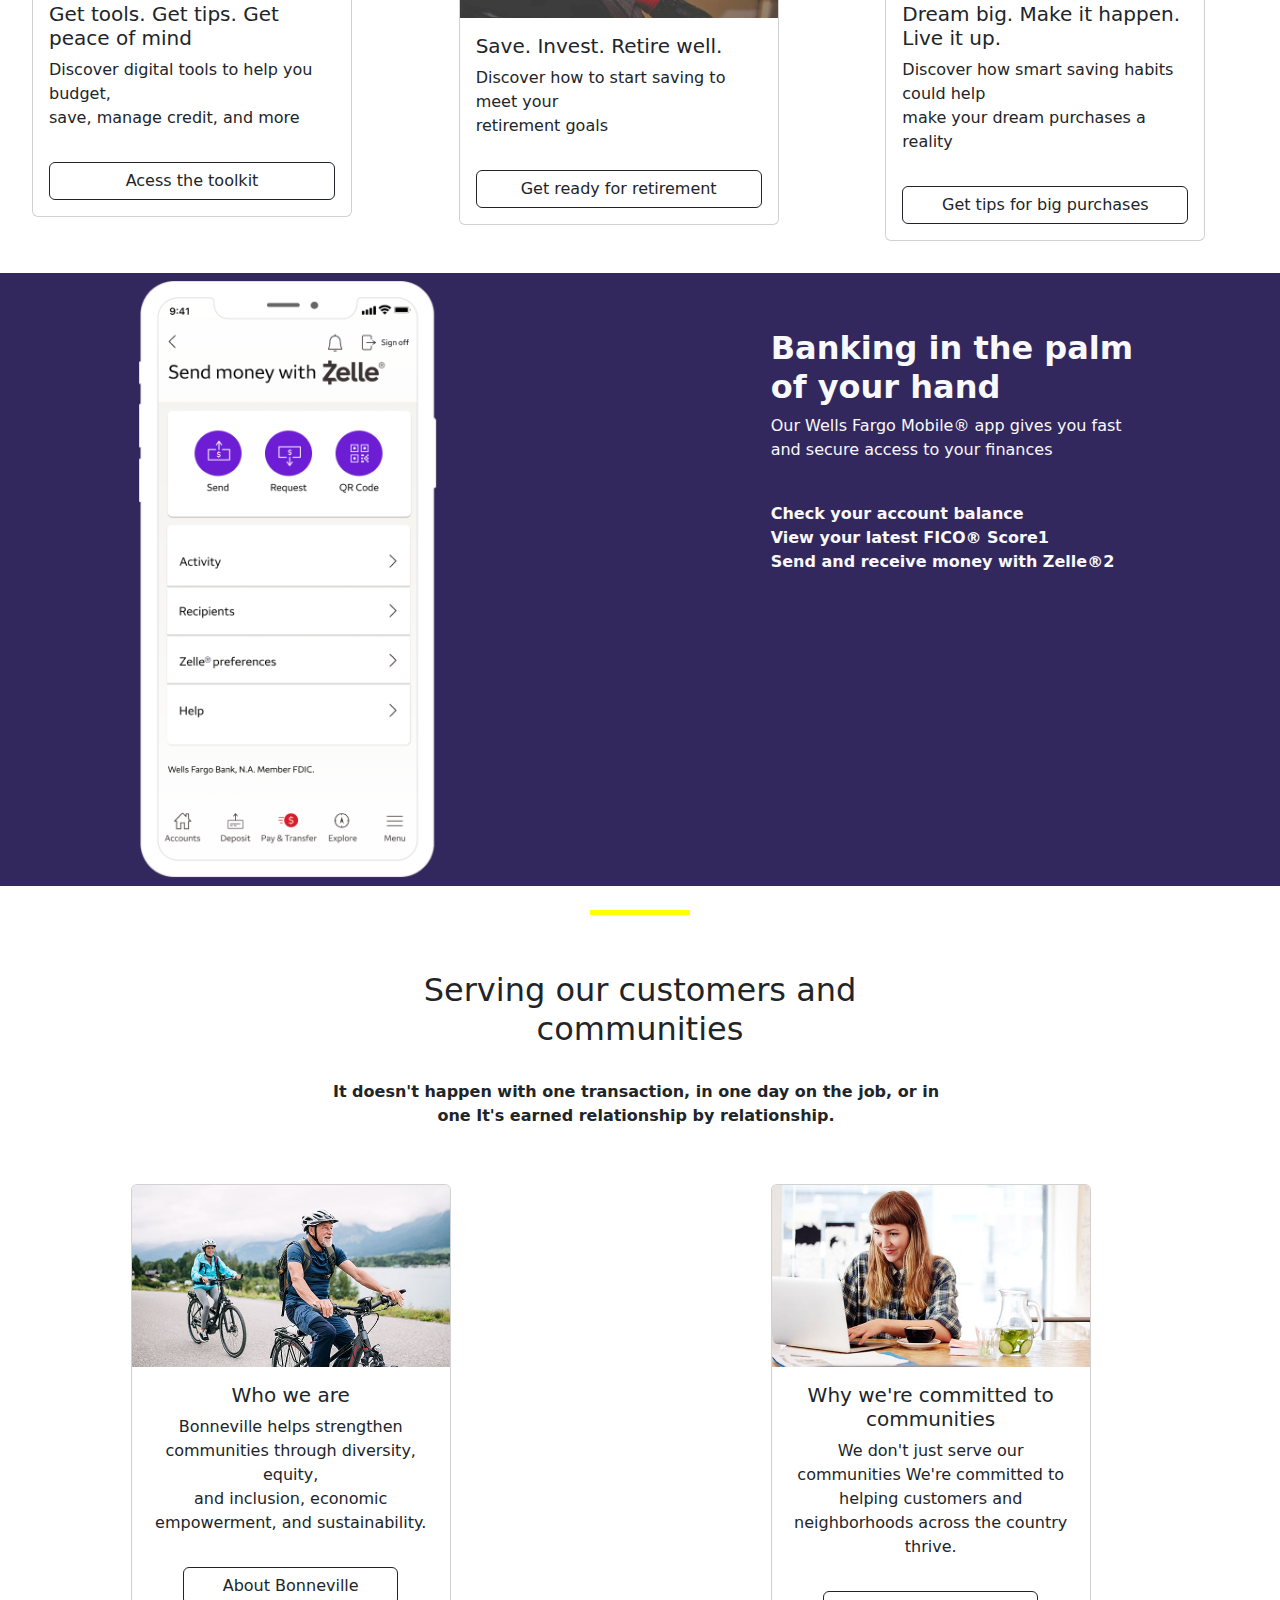
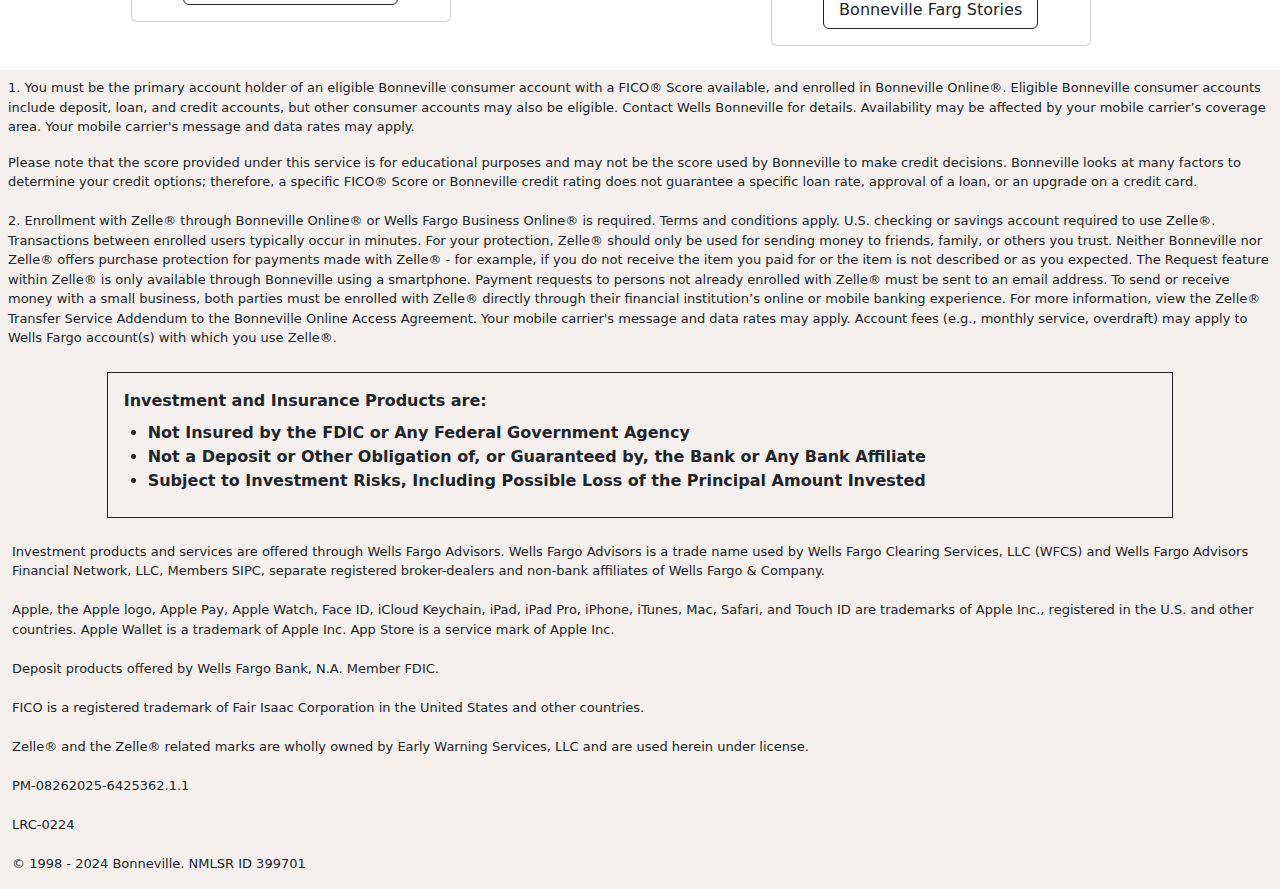
==== commit 7ae996dc: "work on process" ====
--- a/index.html
+++ b/index.html
@@ -296,16 +296,22 @@
                             </li>
                         </ul>
                     </div>
-                    
-                    <p class="mt-4" style="font-size: small;">Investment products and services are offered through Wells Fargo Advisors. Wells Fargo Advisors is a trade name used by Wells Fargo Clearing Services, LLC (WFCS) and Wells Fargo Advisors Financial Network, LLC, Members SIPC, separate registered broker-dealers and non-bank affiliates of Wells Fargo & Company. 
-                    <br> <br>Apple, the Apple logo, Apple Pay, Apple Watch, Face ID, iCloud Keychain, iPad, iPad Pro, iPhone, iTunes, Mac, Safari, and Touch ID are trademarks of Apple Inc., registered in the U.S. and other countries. Apple Wallet is a trademark of Apple Inc. App Store is a service mark of Apple Inc. <br> <br>Deposit products offered by Wells Fargo Bank, N.A. Member FDIC. <br><br>FICO is a registered trademark of Fair Isaac Corporation in the United States and other countries. <br><br>Zelle® and the Zelle® related marks are wholly owned by Early Warning Services, LLC and are used herein under license. <br><br>PM-08262025-6425362.1.1 <br> <br>LRC-0224 <br><br>© 1998 - 2024 Bonneville. NMLSR ID 399701
-
-
-
+
+                    <p class="mt-4" style="font-size: small;">Investment products and services are offered through Wells
+                        Fargo Advisors. Wells Fargo Advisors is a trade name used by Wells Fargo Clearing Services, LLC
+                        (WFCS) and Wells Fargo Advisors Financial Network, LLC, Members SIPC, separate registered
+                        broker-dealers and non-bank affiliates of Wells Fargo & Company.
+                        <br> <br>Apple, the Apple logo, Apple Pay, Apple Watch, Face ID, iCloud Keychain, iPad, iPad
+                        Pro, iPhone, iTunes, Mac, Safari, and Touch ID are trademarks of Apple Inc., registered in the
+                        U.S. and other countries. Apple Wallet is a trademark of Apple Inc. App Store is a service mark
+                        of Apple Inc. <br> <br>Deposit products offered by Wells Fargo Bank, N.A. Member FDIC.
+                        <br><br>FICO is a registered trademark of Fair Isaac Corporation in the United States and other
+                        countries. <br><br>Zelle® and the Zelle® related marks are wholly owned by Early Warning
+                        Services, LLC and are used herein under license. <br><br>PM-08262025-6425362.1.1 <br>
+                        <br>LRC-0224 <br><br>© 1998 - 2024 Bonneville. NMLSR ID 399701
                     </p>
                 </div>
             </div>
-
 
 
 
--- a/style.css
+++ b/style.css
@@ -375,7 +375,7 @@
 
 
 #grid {
-    margin-left: 15%;
+    margin-left: 3%;
 }
 
 @media screen and (max-width:478px) {
@@ -387,4 +387,16 @@
     #bonus {
         margin-left: 3% !important;
     }
-}+}
+
+#img2{
+    width: 350px;
+}
+
+@media (min-width:478px)and(max-width:768px) {
+    #img2 {
+        width: -px !important;
+        
+    }
+}
+
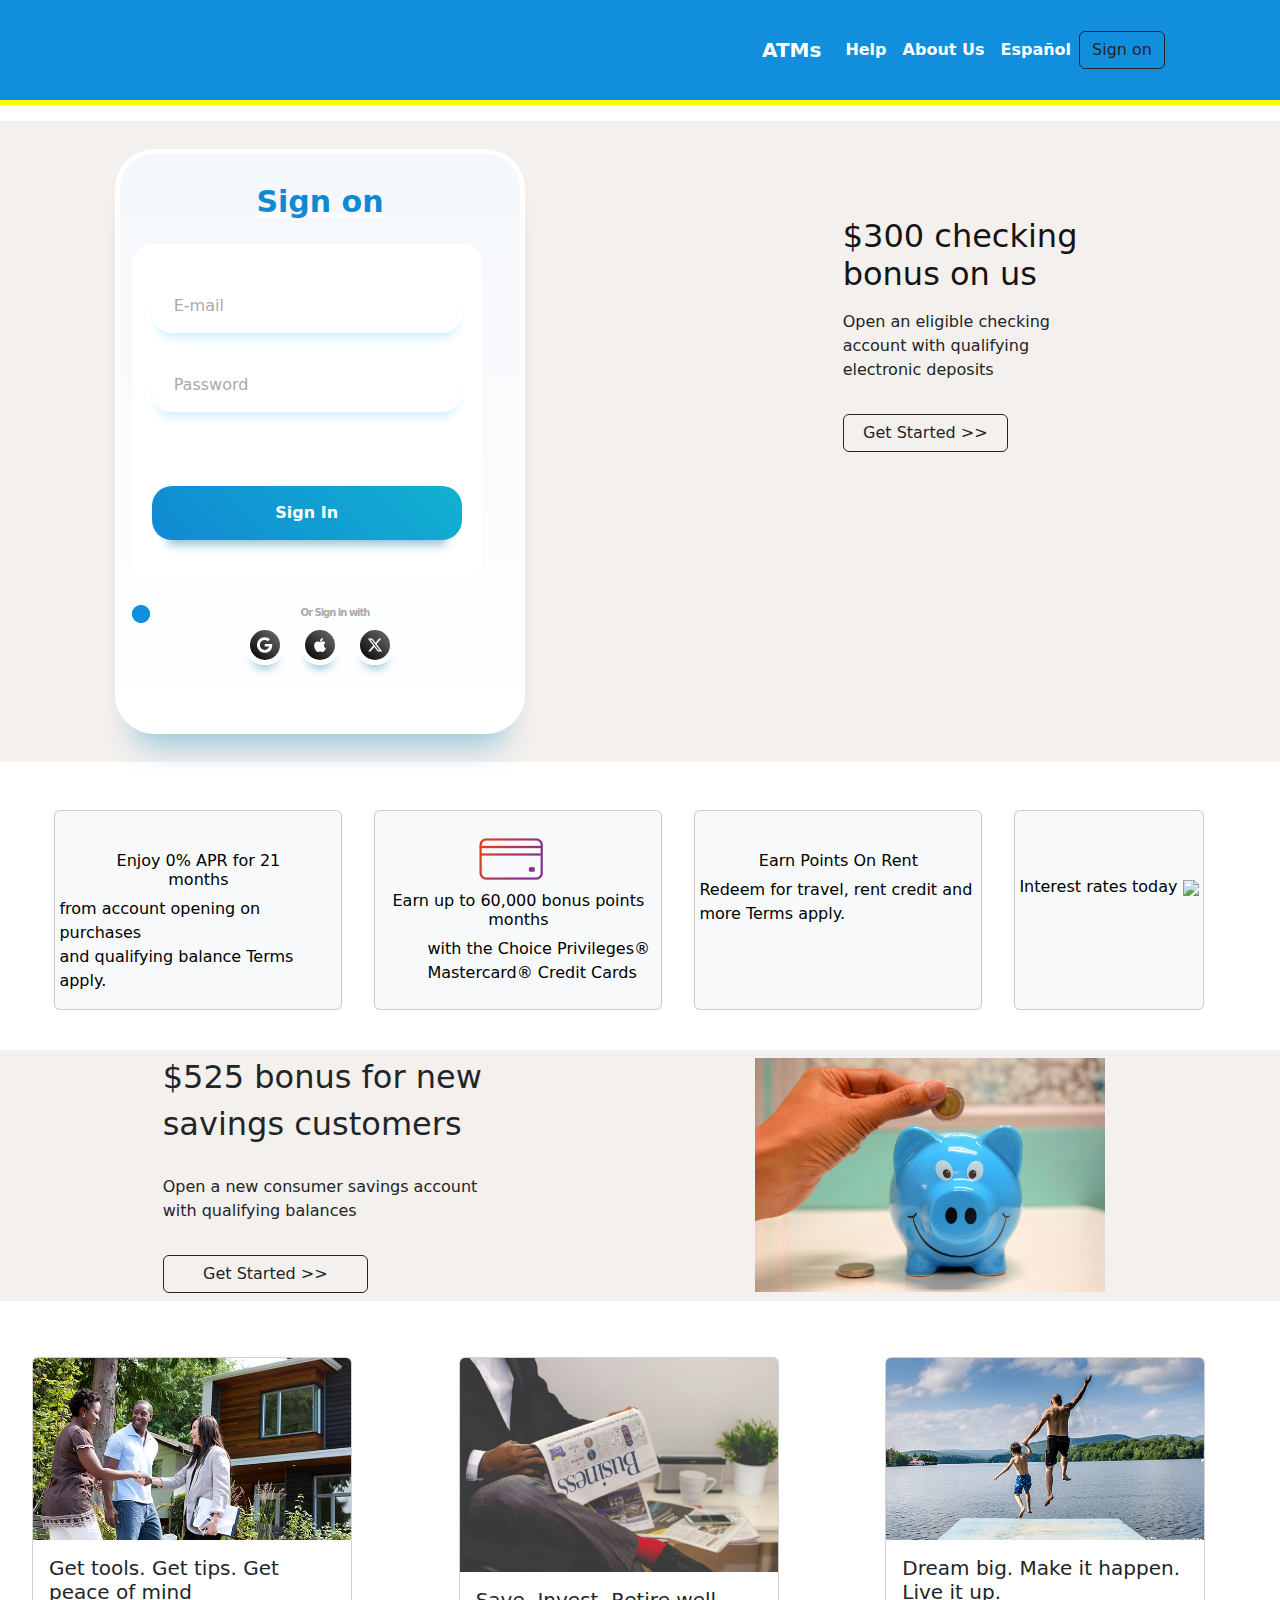
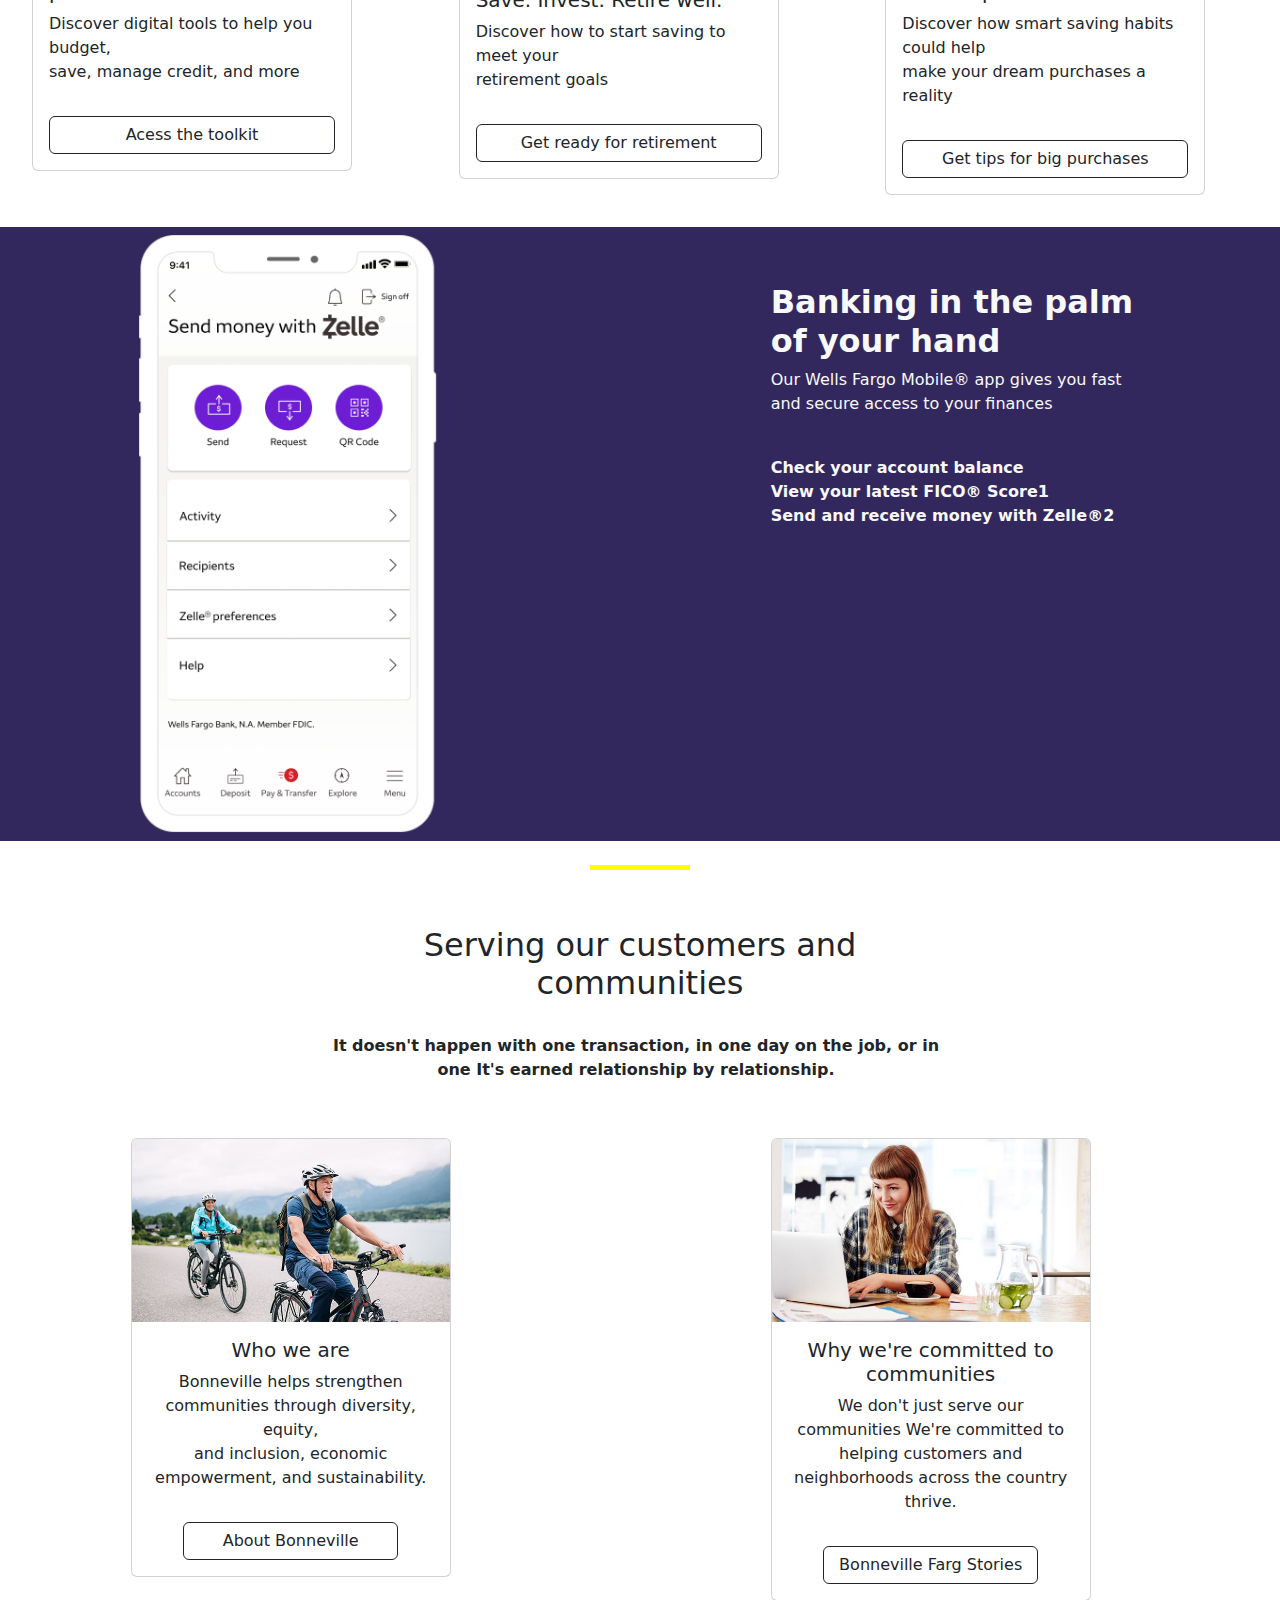
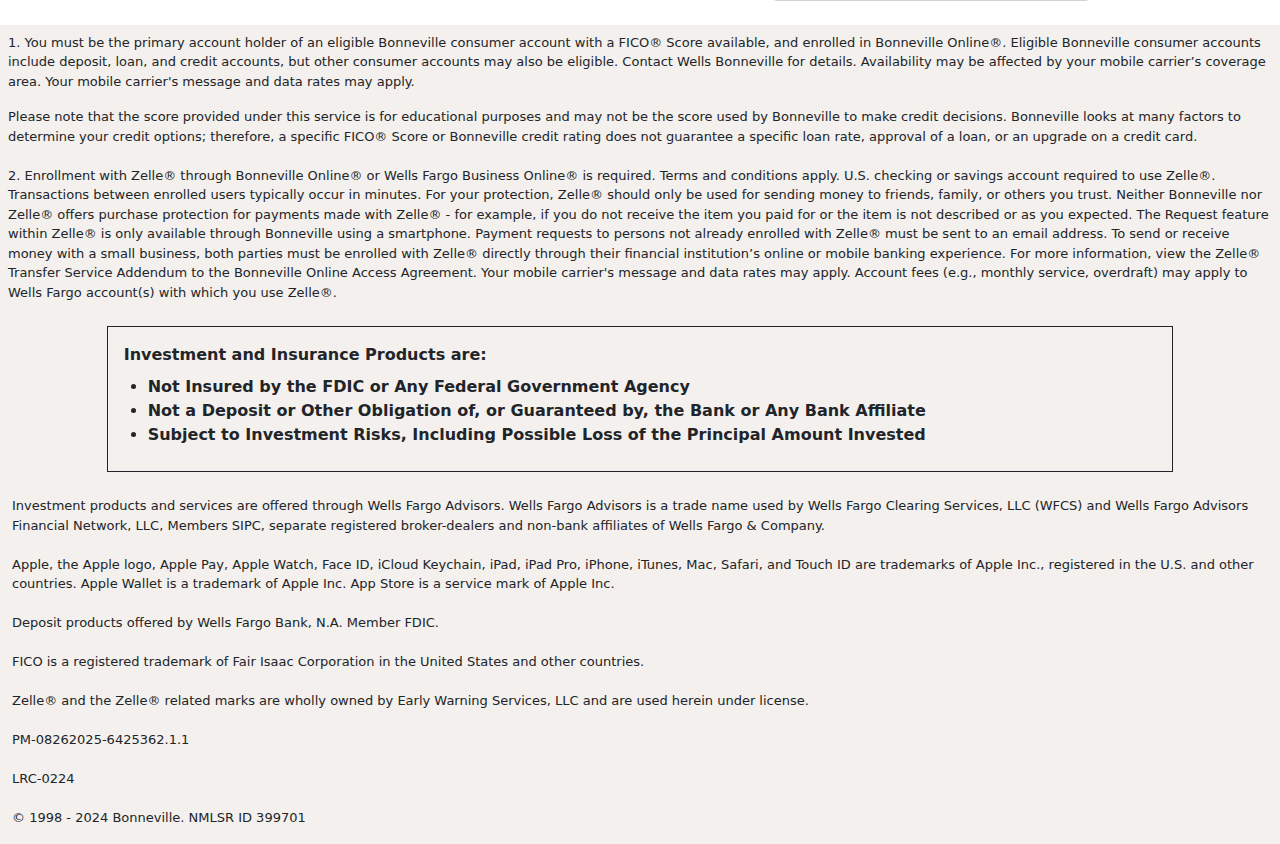
==== commit e928d597: "almost done" ====
--- a/index.html
+++ b/index.html
@@ -140,7 +140,7 @@
                 <div class="row">
                     <div class=" card-body ">
                         <h2 class="card-title" style="font-size: medium; margin-top: 50px;">Interest rates today</h>
-                            <img src="www_wellsfargo_com/first_time_experience-account_summary (1).png" width="200">
+                            <img src="images/first_time_experience-account_summary-removebg-preview.png" width="200">
                     </div>
                 </div>
             </div>
@@ -209,7 +209,7 @@
     <div class="container-fluid" style="background-color: #33285e;">
         <di class="row">
             <div class="col-lg-4 col-md-4 col-sm-12  p-2 mx-auto ">
-                <img class="ms-4" src="www_wellsfargo_com/Native_App_Phone_Personal_v8 (1).png" alt=""
+                <img class="ms-4" src="images/Native_App_Phone_Personal_v8 (1).png" alt=""
                     style="width: 300px;">
             </div>
             <div class="col-lg-4 col-md-4 col-sm-12 p-2 mx-auto mt-5">
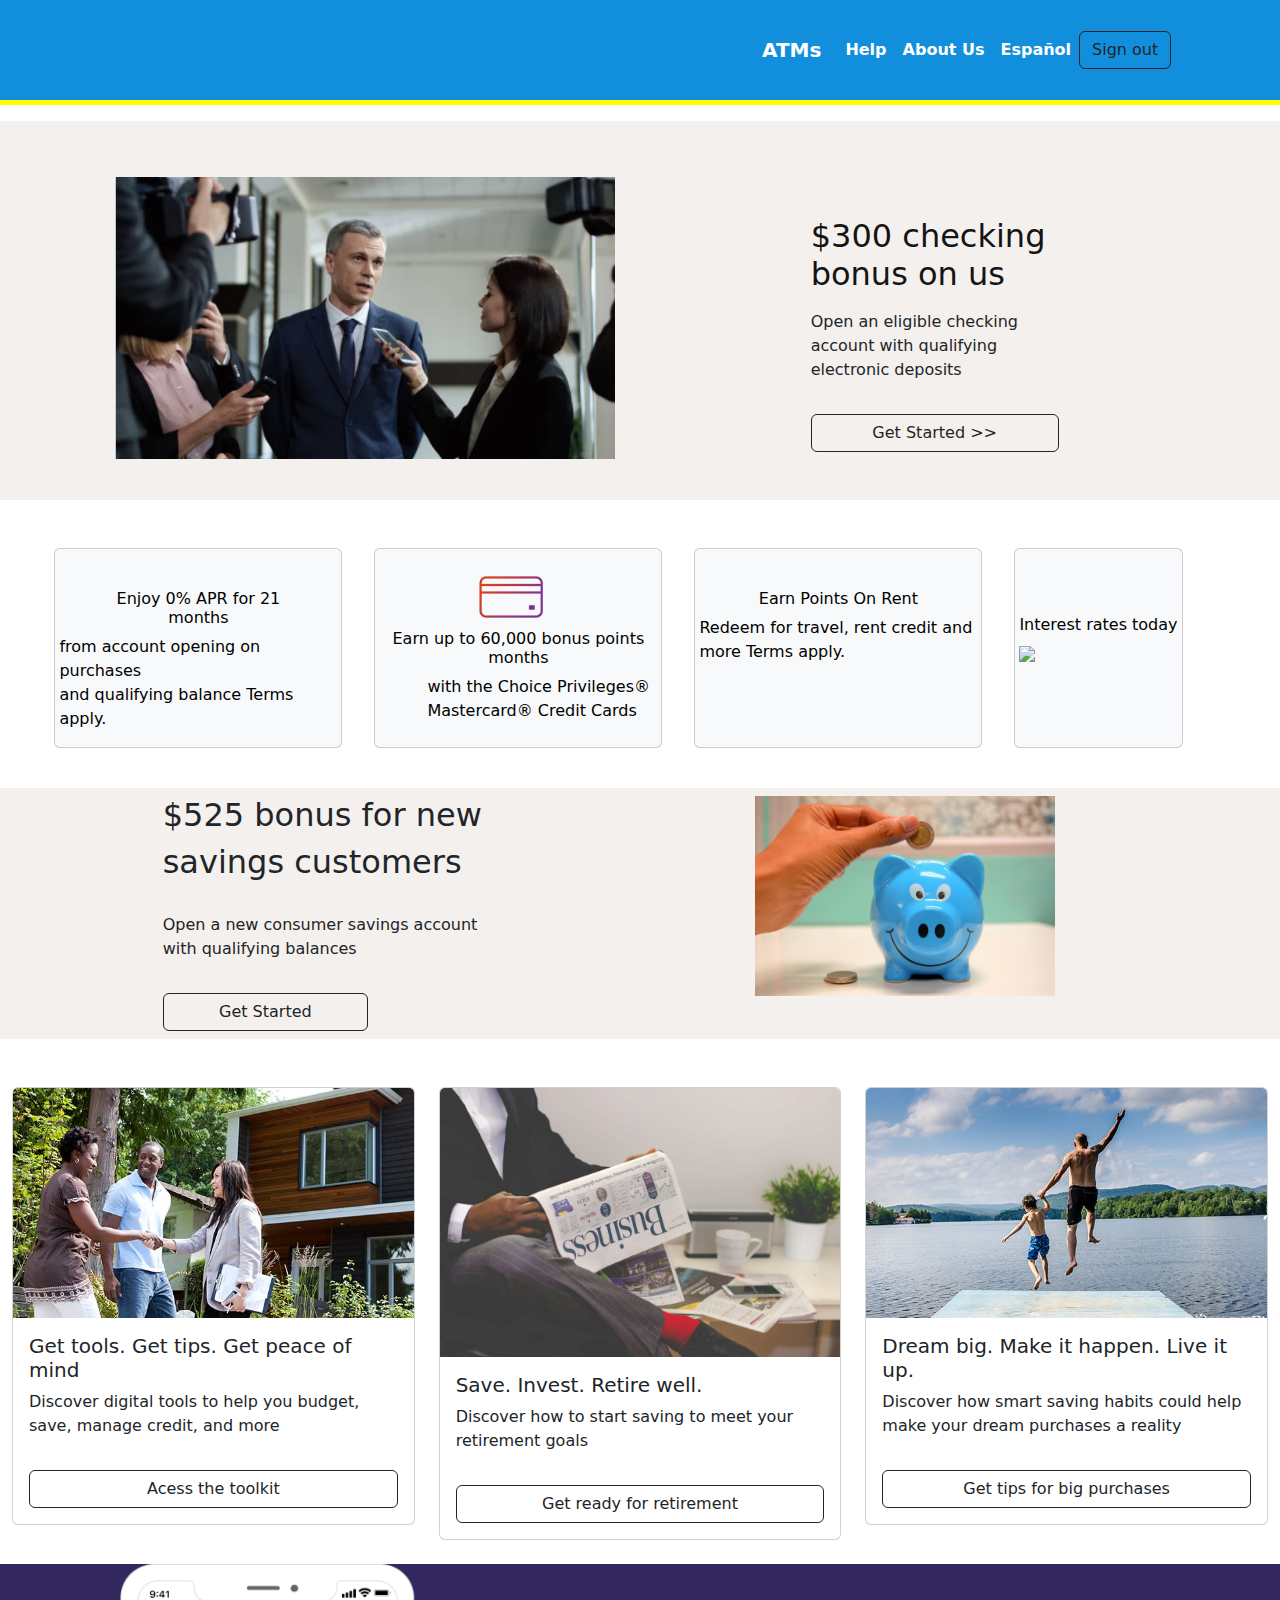
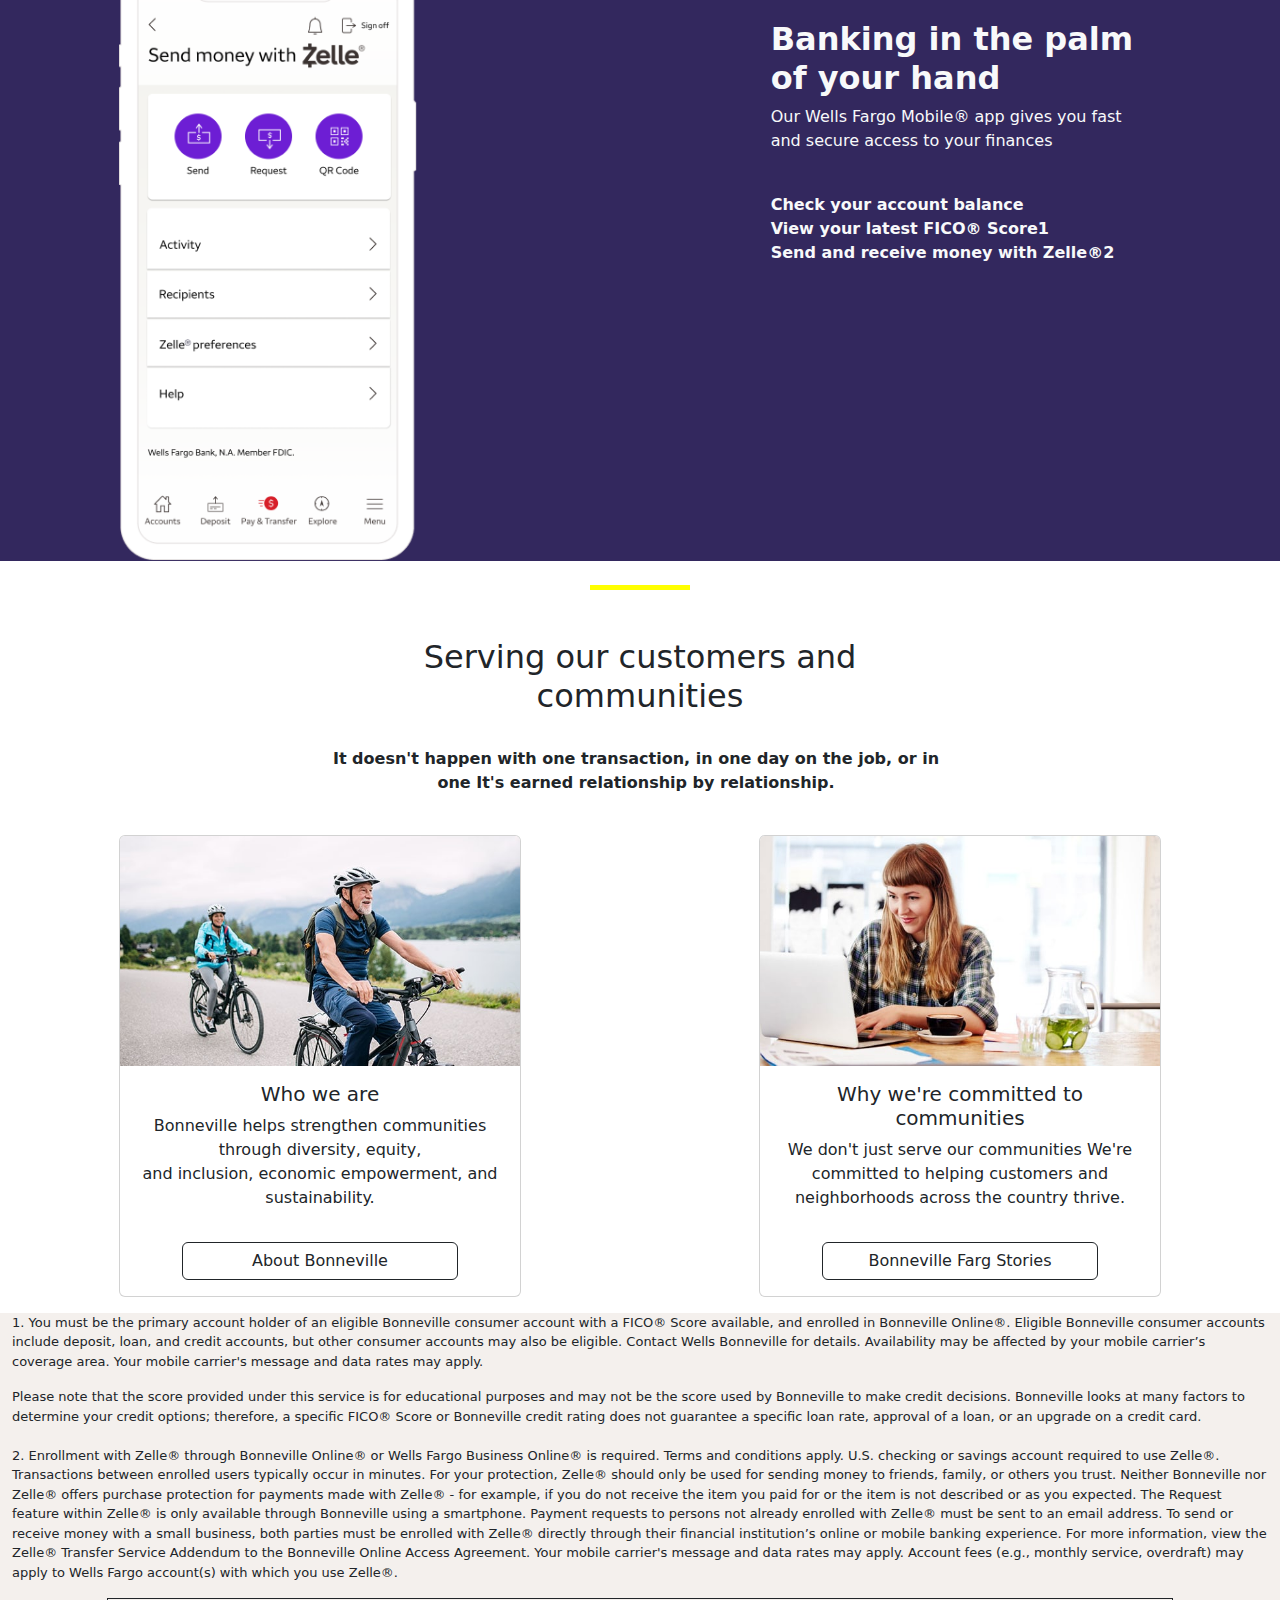
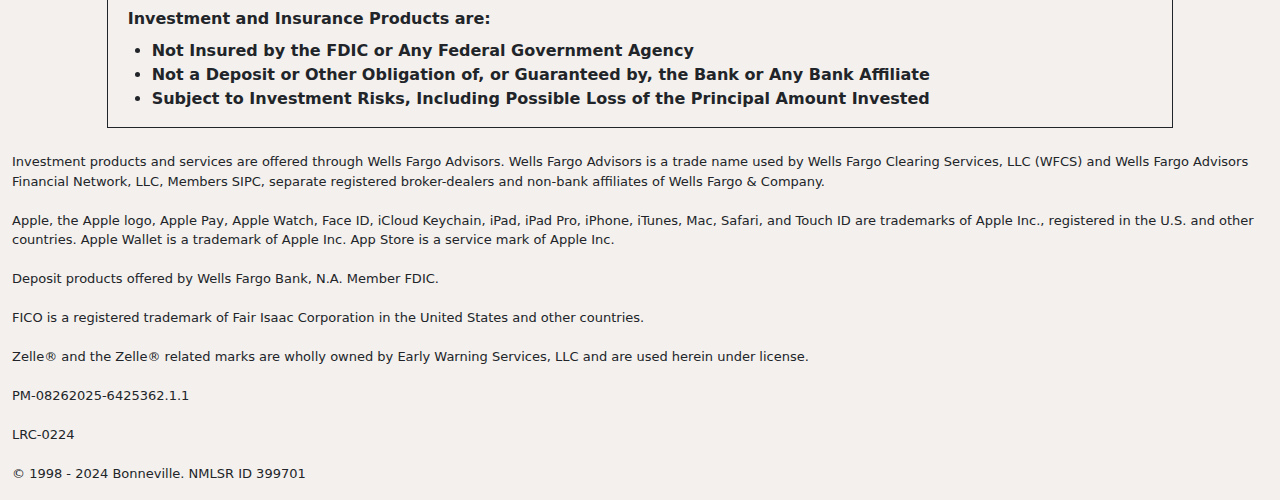
==== commit 4d654be7: "new" ====
--- a/index.html
+++ b/index.html
@@ -34,7 +34,7 @@
                         </a>
                     </li>
                 </ul>
-                <a href="log-in.html"><button type="button" class="btn btn-outline-dark">Sign on</button></a>
+                <a href="login.html"><button type="button" class="btn btn-outline-dark">Sign out</button></a>
             </div>
         </div>
     </nav>
@@ -44,51 +44,14 @@
     <div class="container-fluid mt-3" style="background-color:  #f4f0ed;">
         <div class="row">
             <div class="col-lg-4 col-md-4 col-sm-12  p-2 mx-auto">
-                <div class="container">
-                    <a href="log-in.html">
-                        <div class="heading">Sign on</div>
-                    </a>
-                    <form action="" class="form">
-                        <input required="" class="input" type="email" id="email" placeholder="E-mail">
-                        <input required="" class="input" type="password" id="password" placeholder="Password">
-                        <span class="forgot-password"><a href="#">Forgot Password ?</a></span>
-                        <input class="login-button" type="submit" value="Sign In">
-
-                    </form>
-                    <div class="social-account-container">
-                        <span class="title">Or Sign in with</span>
-                        <div class="social-accounts">
-                            <button class="social-button google">
-                                <svg class="svg" xmlns="http://www.w3.org/2000/svg" height="1em" viewBox="0 0 488 512">
-                                    <path
-                                        d="M488 261.8C488 403.3 391.1 504 248 504 110.8 504 0 393.2 0 256S110.8 8 248 8c66.8 0 123 24.5 166.3 64.9l-67.5 64.9C258.5 52.6 94.3 116.6 94.3 256c0 86.5 69.1 156.6 153.7 156.6 98.2 0 135-70.4 140.8-106.9H248v-85.3h236.1c2.3 12.7 3.9 24.9 3.9 41.4z">
-                                    </path>
-                                </svg></button>
-                            <button class="social-button apple">
-                                <svg class="svg" xmlns="http://www.w3.org/2000/svg" height="1em" viewBox="0 0 384 512">
-                                    <path
-                                        d="M318.7 268.7c-.2-36.7 16.4-64.4 50-84.8-18.8-26.9-47.2-41.7-84.7-44.6-35.5-2.8-74.3 20.7-88.5 20.7-15 0-49.4-19.7-76.4-19.7C63.3 141.2 4 184.8 4 273.5q0 39.3 14.4 81.2c12.8 36.7 59 126.7 107.2 125.2 25.2-.6 43-17.9 75.8-17.9 31.8 0 48.3 17.9 76.4 17.9 48.6-.7 90.4-82.5 102.6-119.3-65.2-30.7-61.7-90-61.7-91.9zm-56.6-164.2c27.3-32.4 24.8-61.9 24-72.5-24.1 1.4-52 16.4-67.9 34.9-17.5 19.8-27.8 44.3-25.6 71.9 26.1 2 49.9-11.4 69.5-34.3z">
-                                    </path>
-                                </svg>
-                            </button>
-                            <button class="social-button twitter">
-                                <svg class="svg" xmlns="http://www.w3.org/2000/svg" height="1em" viewBox="0 0 512 512">
-                                    <path
-                                        d="M389.2 48h70.6L305.6 224.2 487 464H345L233.7 318.6 106.5 464H35.8L200.7 275.5 26.8 48H172.4L272.9 180.9 389.2 48zM364.4 421.8h39.1L151.1 88h-42L364.4 421.8z">
-                                    </path>
-                                </svg>
-                            </button>
-                        </div>
-                    </div>
-                    <span class="agreement"><a href="#">Learn user licence agreement</a></span>
-                </div>
+                <img src="images/manager 2.PNG" class="mt-5" width="500" id="manager1">
             </div>
             <div class="col-lg-4 col-md-4 col-sm-12 p-2 mx-auto mt-5 p-5" id="bonus">
-                <h2 class="ms-5" style="color: #141414;">$300 checking <br>bonus on us</h2>
-                <p class="mt-3 text-left ms-5">Open an eligible checking<br> account with qualifying <br>electronic
+                <h2 class="ms-3" style="color: #141414;">$300 checking <br>bonus on us</h2>
+                <p class="mt-3 text-left ms-3">Open an eligible checking<br> account with qualifying <br>electronic
                     deposits
                 </p>
-                <a href=""><button type="button" class="btn btn-outline-dark w-50 mt-3 ms-5">Get Started >></button></a>
+                <a href=""><button type="button" class="btn btn-outline-dark w-75 mt-3 ms-3">Get Started >></button></a>
             </div>
         </div>
     </div>
@@ -139,8 +102,8 @@
             <div class="card text-bg-light mb-3 mx-3" style="max-width: 18rem;">
                 <div class="row">
                     <div class=" card-body ">
-                        <h2 class="card-title" style="font-size: medium; margin-top: 50px;">Interest rates today</h>
-                            <img src="images/first_time_experience-account_summary-removebg-preview.png" width="200">
+                        <h2 class="card-title" style="font-size: medium; margin-top: 50px;">Interest rates today</h2>
+                        <img src="images/first_time_experience-account_summary-removebg-preview.png" width="200">
                     </div>
                 </div>
             </div>
@@ -156,7 +119,7 @@
                     <h2 class="ms-5">savings customers</h2><br>
                     <p class="ms-5">Open a new consumer savings account <br>with qualifying balances </p>
                     <a href=""><button type="button" class="btn btn-outline-dark w-50 mt-3 ms-5">Get Started
-                            >></button></a>
+                        </button></a>
                 </div>
                 <div class="col-lg-4 col-md-4 col-sm-12 p-2 mx-auto">
                     <img src="images/pexels-maitree-rimthong-1602726.jpg" alt="" id="img2">
@@ -164,10 +127,10 @@
         </div>
         <br><br>
     </div>
-    <div class="container-fluid ">
-        <di class="row">
-            <div class="col-lg-4 col-md-4 col-sm-12 p-2 mx-auto">
-                <div class="card ms-4" style="width: 20rem;">
+    <div class="container-fluid">
+        <div class="row">
+            <div class="col-lg-4 col-md-4 col-sm-12 mx-auto">
+                <div class="card ">
                     <img src="images/wfi000_ph_g_111661701_616x353.jpg" class="card-img-top" alt="...">
                     <div class="card-body">
                         <h5 class="card-title">Get tools. Get tips. Get peace of mind</h5>
@@ -178,8 +141,8 @@
                     </div>
                 </div>
             </div>
-            <div class="col-lg-4 col-md-4 col-sm-12 p-2 mx-auto">
-                <div class="card ms-4" style="width: 20rem;">
+            <div class="col-lg-4 col-md-4 col-sm-12 mx-auto">
+                <div class="card ">
                     <img src="images/pexels-nappy-935979.jpg" class="card-img-top" alt="...">
                     <div class="card-body">
                         <h5 class="card-title">Save. Invest. Retire well.</h5>
@@ -190,8 +153,8 @@
                     </div>
                 </div>
             </div>
-            <div class="col-lg-4 col-md-4 col-sm-12  p-2 mx-auto">
-                <div class="card ms-4" style="width: 20rem;">
+            <div class="col-lg-4 col-md-4 col-sm-12 mx-auto">
+                <div class="card" >
                     <img src="images/wfi000_ph_g_482407060_616x353.jpg" class="card-img-top" alt="...">
                     <div class="card-body">
                         <h5 class="card-title">Dream big. Make it happen. Live it up.</h5>
@@ -202,15 +165,13 @@
                     </div>
                 </div>
             </div>
-    </div>
-    </div>
+            </div>
     </div>
     <br>
     <div class="container-fluid" style="background-color: #33285e;">
         <di class="row">
-            <div class="col-lg-4 col-md-4 col-sm-12  p-2 mx-auto ">
-                <img class="ms-4" src="images/Native_App_Phone_Personal_v8 (1).png" alt=""
-                    style="width: 300px;">
+            <div class="col-lg-4 col-md-4 col-sm-12 mx-auto ">
+                <img src="images/Native_App_Phone_Personal_v8 (1).png" alt="" style="width: 300px;">
             </div>
             <div class="col-lg-4 col-md-4 col-sm-12 p-2 mx-auto mt-5">
                 <h2 class="text-light ms-3 fw-bold">Banking in the palm of your hand</h2>
@@ -223,7 +184,7 @@
     <br>
     <div class="yellow line mx-auto" style="width: 100px;"></div>
 
-    <div class="col-lg-6 col-md-4 col-sm-12 p-2 mx-auto mt-5">
+    <div class="col-lg-6 col-md-4 col-sm-12 mx-auto mt-5">
         <h2 class="text-dark " style="color: #3c3c3c; text-align: center;">Serving our customers and communities</h2>
         <br>
         <p class="fw-bold text-dark me-2" style="color: #3c3c3c; text-align: center;">It doesn't happen with one
@@ -232,8 +193,8 @@
     <br>
     <div class="container-fluid">
         <di class="row">
-            <div class="col-lg-4 col-md-4 col-sm-12  p-2 mx-auto ">
-                <div class="card ms-3" style="width: 20rem;">
+            <div class="col-lg-4 col-md-4 col-sm-12 mx-auto ">
+                <div class="card" >
                     <img src="images/wfi000_ph_g_1200094303_616x353.jpg" class="card-img-top" alt="...">
                     <div class="card-body" style="text-align: center;">
                         <h5 class="card-title">Who we are</h5>
@@ -244,8 +205,8 @@
                     </div>
                 </div>
             </div>
-            <div class="col-lg-4 col-md-4 col-sm-12 p-2 mx-auto" style="text-align: center;">
-                <div class="card ms-3" style="width: 20rem;">
+            <div class="col-lg-4 col-md-4 col-sm-12 mx-auto" style="text-align: center;">
+                <div class="card" >
                     <img src="images/wfi000_ph_g_557715963_616x353 (1).jpg" class="card-img-top" alt="...">
                     <div class="card-body">
                         <h5 class="card-title">Why we're committed to communities</h5>
@@ -259,7 +220,7 @@
             <br><br><br><br><br>
             <div class="container-fluid mt-3" style="background-color: #f4f0ed;">
                 <div class="row">
-                    <div class="col-lg-12 col-md-4 col-sm-12  p-2 mx-auto">
+                    <div class="col-lg-12 col-md-4 col-sm-12 mx-auto">
                         <p style="font-size: small;">1. You must be the primary account holder of an eligible Bonneville
                             consumer account with a FICO® Score available, and enrolled in Bonneville Online®. Eligible
                             Bonneville consumer accounts include deposit, loan, and credit accounts, but other consumer
@@ -286,7 +247,7 @@
                             Account fees (e.g., monthly service, overdraft) may apply to Wells Fargo account(s) with
                             which you use Zelle®.</p>
                     </div>
-                    <div class="border border-1 border-dark p-2 col-10 mx-auto">
+                    <div class="border border-1 border-dark col-10 mx-auto">
                         <p class="fw-bold m-2">Investment and Insurance Products are:</p>
                         <ul class="fw-bold">
                             <li>Not Insured by the FDIC or Any Federal Government Agency</li>
--- a/style.css
+++ b/style.css
@@ -4,16 +4,6 @@
     box-sizing: border-box;
 }
 
-body {
-    overflow-x: hidden;
-}
-
-@media screen and (max-width:478px) {
-    body {
-        overflow-x: hidden !important;
-        border: 1px solid #0099ff;
-    }
-}
 
 
 
@@ -295,7 +285,8 @@
 }
 
 .signin a {
-    color: #128fdc;
+    color: black;
+    z-index: 200;
 }
 
 .signin a:hover {
@@ -389,14 +380,19 @@
     }
 }
 
-#img2{
-    width: 350px;
-}
-
-@media (min-width:478px)and(max-width:768px) {
+@media screen and (max-width:478px) {
+    #manager1 {
+        width: 300px;
+    }
+}
+
+#img2 {
+    max-width: 300px;
+}
+
+@media (min-width:768px)and(max-width:2560px) {
     #img2 {
-        width: -px !important;
-        
-    }
-}
-
+        margin-top: 30px;
+        width: 350px;
+    }
+}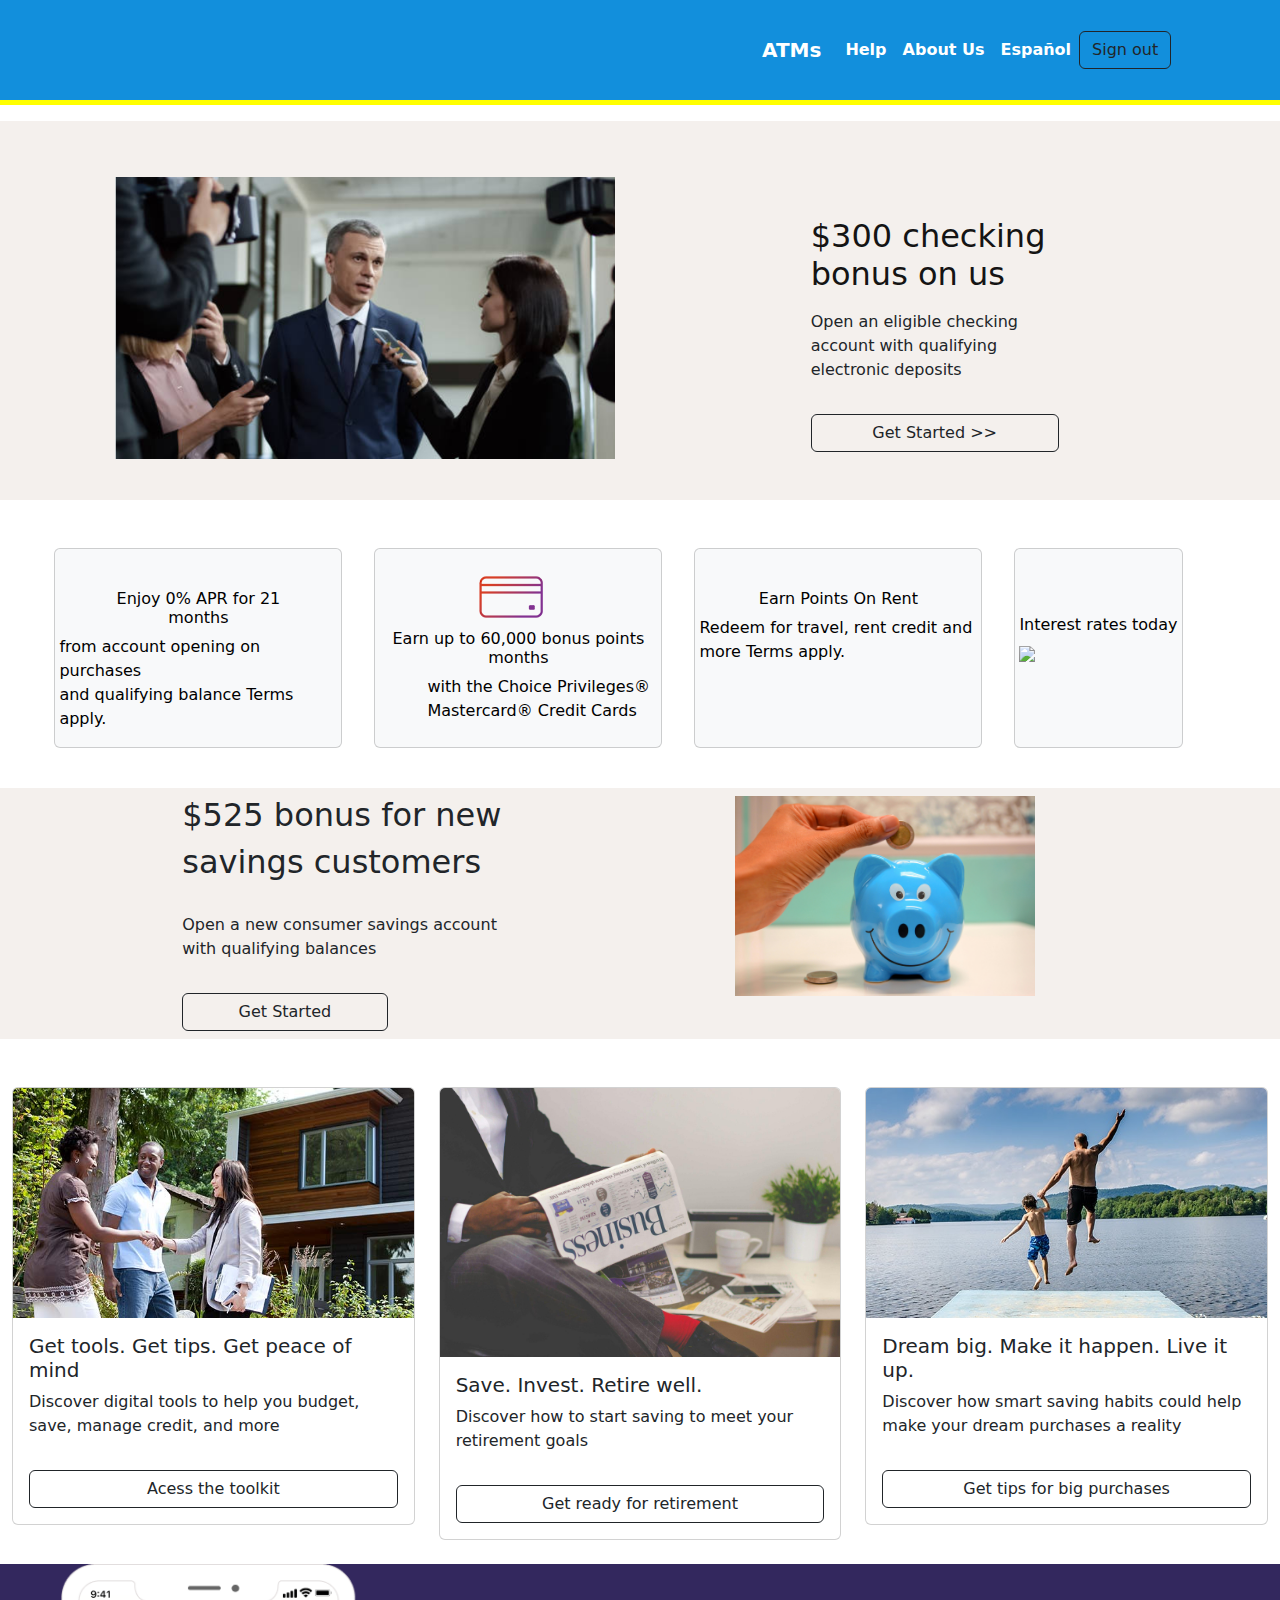
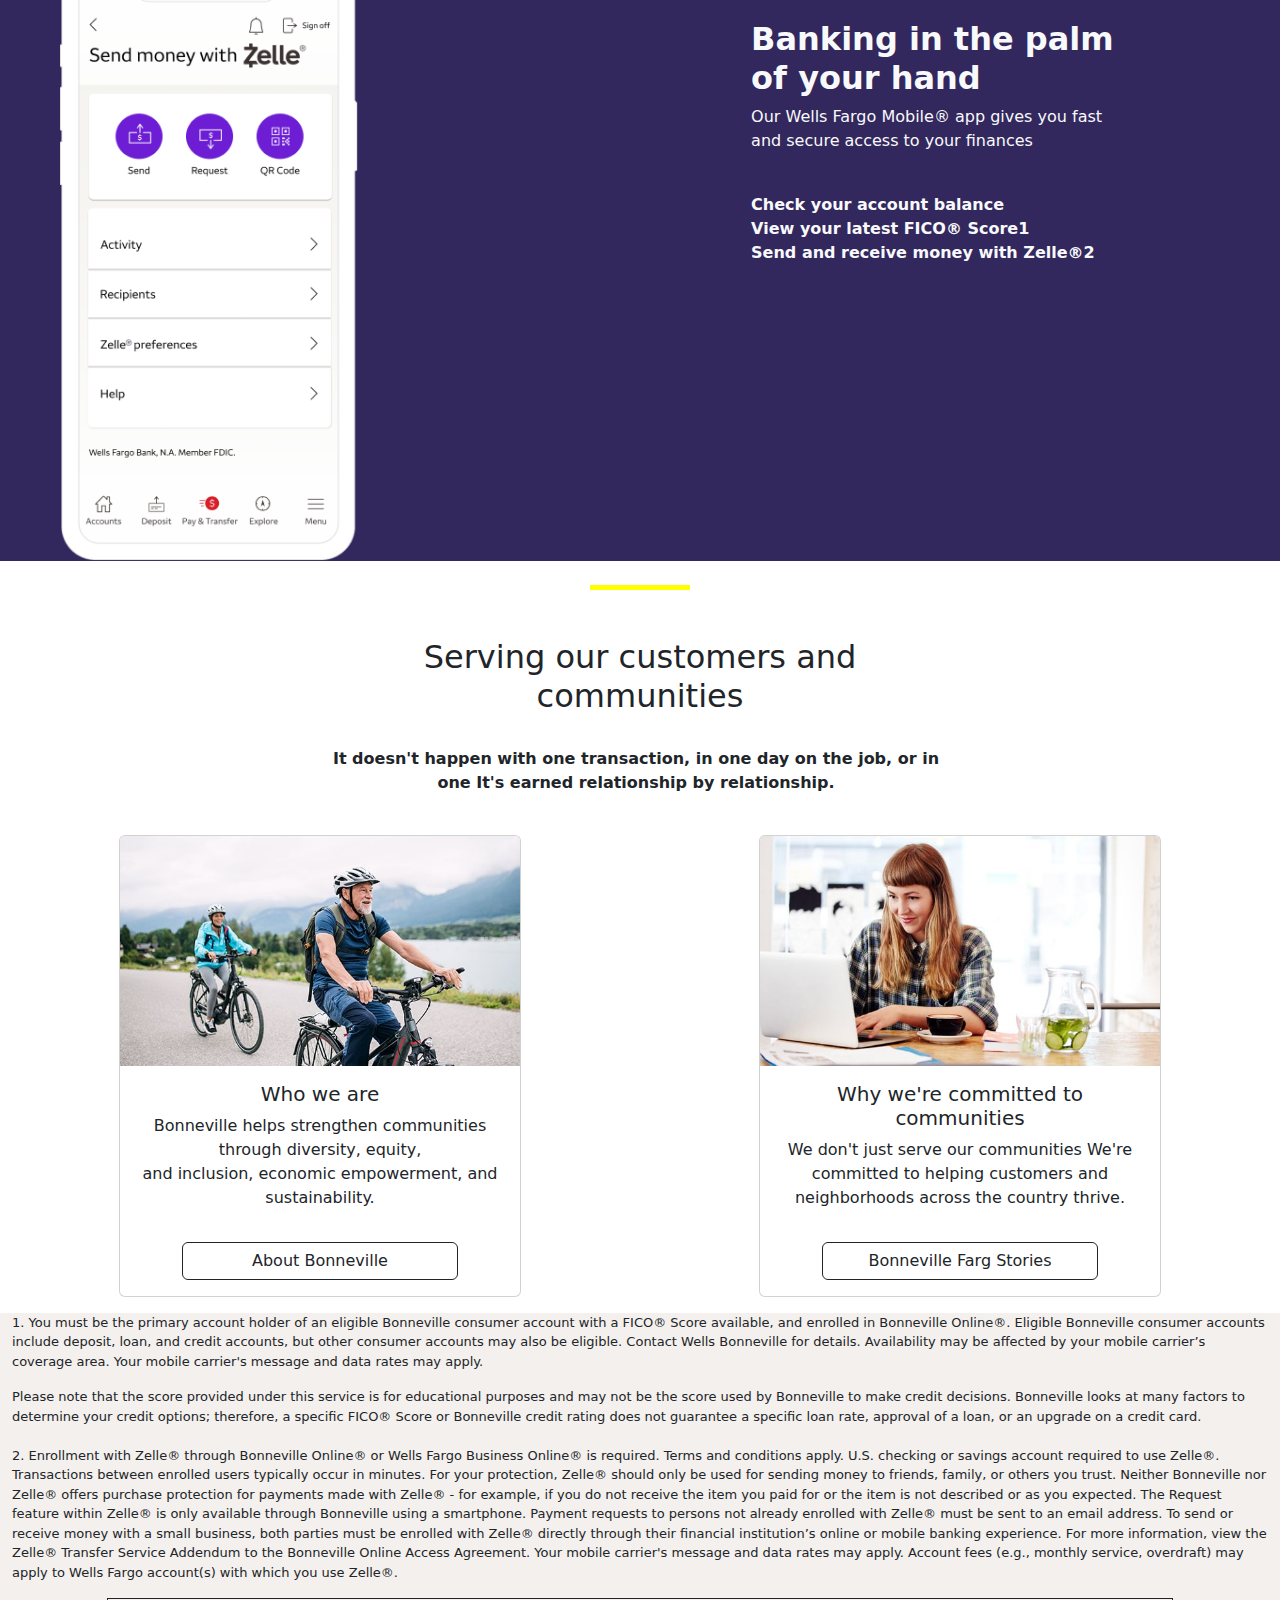
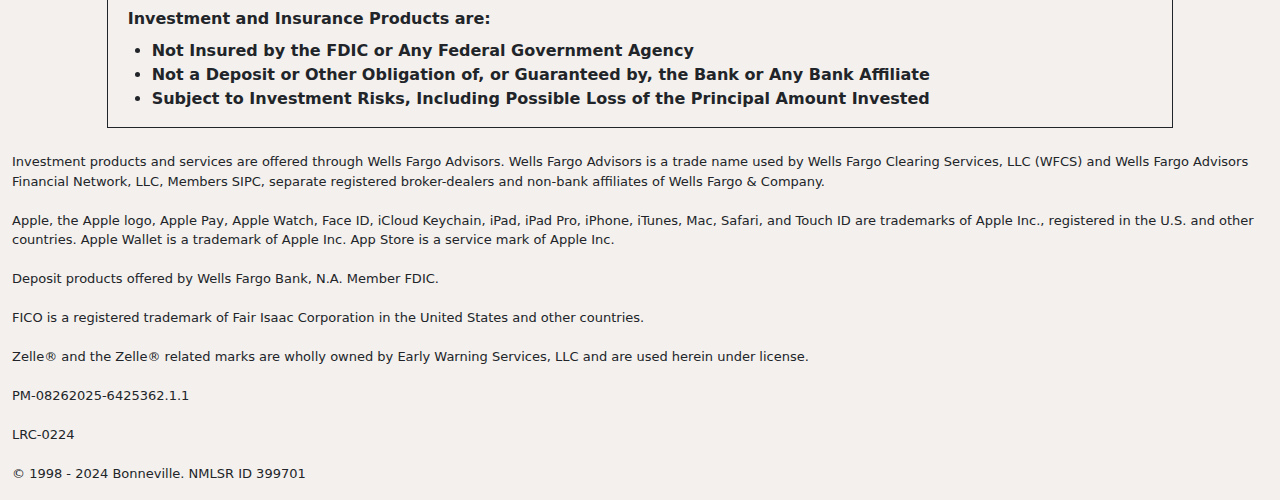
==== commit ccecc51a: "sdfg" ====
--- a/index.html
+++ b/index.html
@@ -121,7 +121,7 @@
                     <a href=""><button type="button" class="btn btn-outline-dark w-50 mt-3 ms-5">Get Started
                         </button></a>
                 </div>
-                <div class="col-lg-4 col-md-4 col-sm-12 p-2 mx-auto">
+                <div class="col-lg-4 col-md-4 col-sm-12 p-2 mx-auto ms-5">
                     <img src="images/pexels-maitree-rimthong-1602726.jpg" alt="" id="img2">
                 </div>
         </div>
@@ -170,7 +170,7 @@
     <br>
     <div class="container-fluid" style="background-color: #33285e;">
         <di class="row">
-            <div class="col-lg-4 col-md-4 col-sm-12 mx-auto ">
+            <div class="col-lg-4 col-md-4 col-sm-12 mx-auto ms-5">
                 <img src="images/Native_App_Phone_Personal_v8 (1).png" alt="" style="width: 300px;">
             </div>
             <div class="col-lg-4 col-md-4 col-sm-12 p-2 mx-auto mt-5">
--- a/style.css
+++ b/style.css
@@ -383,6 +383,7 @@
 @media screen and (max-width:478px) {
     #manager1 {
         width: 300px;
+        display: none;
     }
 }
 
